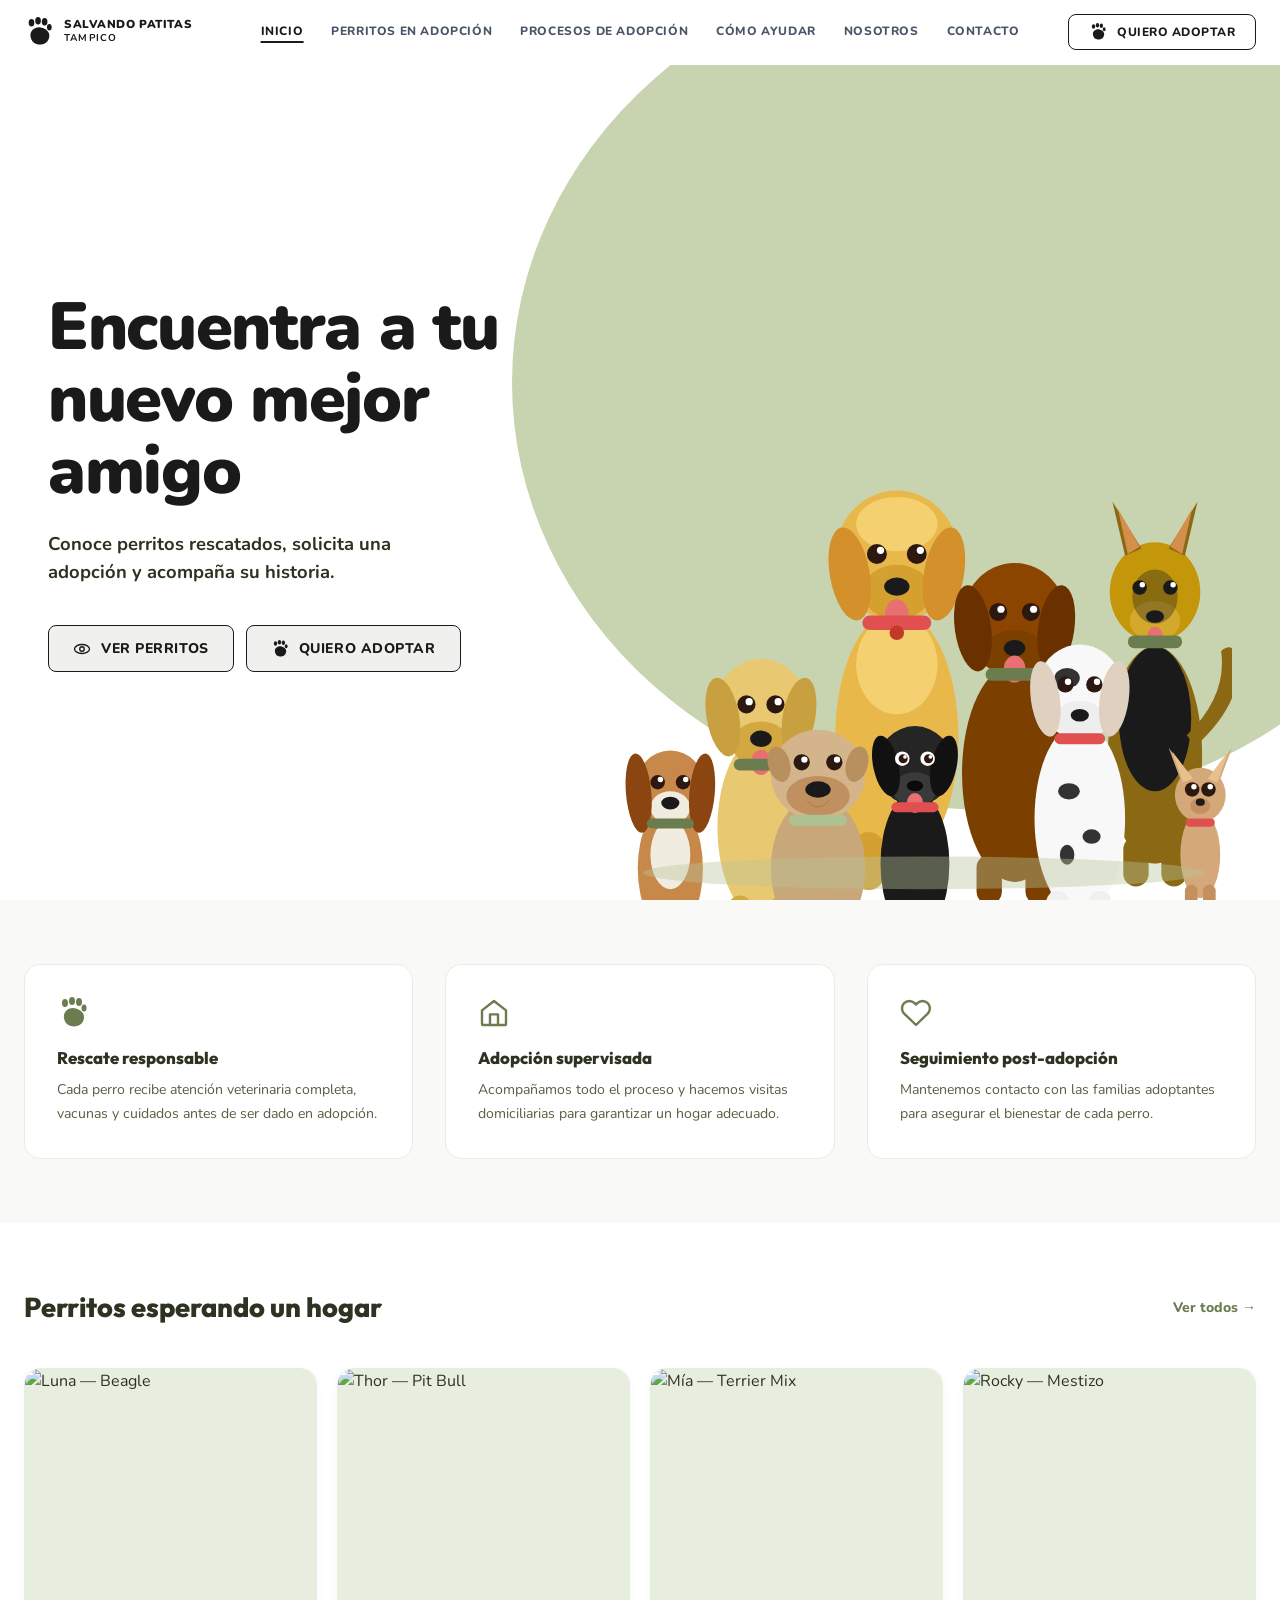
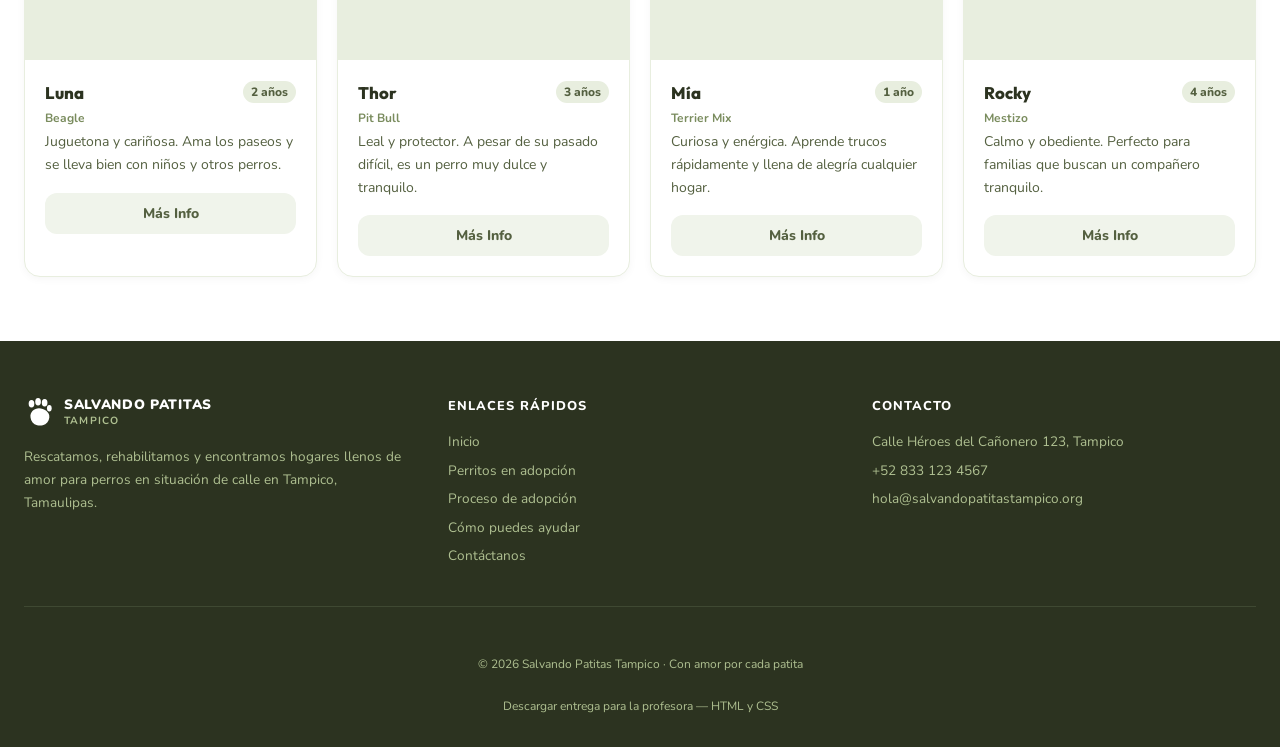
==== index.html @ 3b46083b "Subir proyecto de adopción" ====
<!doctype html>
<html lang="es">
<head>
  <meta charset="UTF-8">
  <meta name="viewport" content="width=device-width, initial-scale=1">
  <title>Inicio | Salvando Patitas Tampico</title>
  <link rel="stylesheet" href="./src/index.css">
</head>
<body>
  <a class="skip-link" href="#contenido">Saltar al contenido</a>
  <header class="site-header">
      <div class="container header-inner">
        <a class="brand" href="index.html" aria-label="Salvando Patitas Tampico, inicio"><svg class="icon" viewBox="0 0 64 64" fill="currentColor" aria-hidden="true"><ellipse cx="16" cy="12" rx="6" ry="8"></ellipse><ellipse cx="30" cy="8" rx="6" ry="8"></ellipse><ellipse cx="44" cy="10" rx="6" ry="8"></ellipse><ellipse cx="54" cy="22" rx="5" ry="7"></ellipse><path d="M32 22c-10 0-20 8-18 20 1 8 6 14 14 16 4 1 8 1 12 0 8-2 13-8 14-16 2-12-12-20-22-20z"></path></svg><span><span class="brand-name">SALVANDO PATITAS</span><span class="brand-location">TAMPICO</span></span></a>
        <nav class="desktop-nav" aria-label="Navegación principal"><a href="index.html" aria-current="page">INICIO</a>
<a href="adopcion.html">PERRITOS EN ADOPCIÓN</a>
<a href="proceso.html">PROCESOS DE ADOPCIÓN</a>
<a href="ayudar.html">CÓMO AYUDAR</a>
<a href="index.html">NOSOTROS</a>
<a href="contacto.html">CONTACTO</a></nav>
        <div class="header-actions">
          <a class="button button-outline header-cta" href="contacto.html"><svg class="icon" viewBox="0 0 64 64" fill="currentColor" aria-hidden="true"><ellipse cx="16" cy="12" rx="6" ry="8"></ellipse><ellipse cx="30" cy="8" rx="6" ry="8"></ellipse><ellipse cx="44" cy="10" rx="6" ry="8"></ellipse><ellipse cx="54" cy="22" rx="5" ry="7"></ellipse><path d="M32 22c-10 0-20 8-18 20 1 8 6 14 14 16 4 1 8 1 12 0 8-2 13-8 14-16 2-12-12-20-22-20z"></path></svg>QUIERO ADOPTAR</a>

        </div>
      </div>

    <details class="delivery-menu"><summary>Menú</summary><nav id="mobile-nav" class="mobile-nav" aria-label="Navegación móvil"><a href="index.html" aria-current="page">INICIO</a>
<a href="adopcion.html">PERRITOS EN ADOPCIÓN</a>
<a href="proceso.html">PROCESOS DE ADOPCIÓN</a>
<a href="ayudar.html">CÓMO AYUDAR</a>
<a href="index.html">NOSOTROS</a>
<a href="contacto.html">CONTACTO</a><a class="button button-dark" href="contacto.html"><svg class="icon" viewBox="0 0 64 64" fill="currentColor" aria-hidden="true"><ellipse cx="16" cy="12" rx="6" ry="8"></ellipse><ellipse cx="30" cy="8" rx="6" ry="8"></ellipse><ellipse cx="44" cy="10" rx="6" ry="8"></ellipse><ellipse cx="54" cy="22" rx="5" ry="7"></ellipse><path d="M32 22c-10 0-20 8-18 20 1 8 6 14 14 16 4 1 8 1 12 0 8-2 13-8 14-16 2-12-12-20-22-20z"></path></svg>QUIERO ADOPTAR</a></nav></details></header>
  <main id="contenido"><div id="inicio" class="page">
        <section class="hero" aria-labelledby="home-title">
          <div class="hero-circle" aria-hidden="true"></div>
          <div class="container hero-inner">
            <div class="hero-copy">
              <h1 id="home-title" tabindex="-1">Encuentra a tu<br>nuevo mejor<br>amigo</h1>
              <p>Conoce perritos rescatados, solicita una adopción y acompaña su historia.</p>
              <div class="hero-buttons"><a class="button button-outline" href="adopcion.html"><svg class="icon" viewBox="0 0 24 24" fill="none" stroke="currentColor" stroke-width="1.8" stroke-linecap="round" stroke-linejoin="round" aria-hidden="true"><ellipse cx="12" cy="12" rx="10" ry="6"></ellipse><circle cx="12" cy="12" r="3"></circle></svg>VER PERRITOS</a><a class="button button-outline" href="contacto.html"><svg class="icon" viewBox="0 0 64 64" fill="currentColor" aria-hidden="true"><ellipse cx="16" cy="12" rx="6" ry="8"></ellipse><ellipse cx="30" cy="8" rx="6" ry="8"></ellipse><ellipse cx="44" cy="10" rx="6" ry="8"></ellipse><ellipse cx="54" cy="22" rx="5" ry="7"></ellipse><path d="M32 22c-10 0-20 8-18 20 1 8 6 14 14 16 4 1 8 1 12 0 8-2 13-8 14-16 2-12-12-20-22-20z"></path></svg>QUIERO ADOPTAR</a></div>
            </div>
            <div class="hero-art"><img src="./src/assets/dogs.svg" alt="Ilustración de nueve perros de distintas razas juntos" width="680" height="520" fetchpriority="high"></div>
          </div>
        </section>
        <section class="section" aria-label="Nuestro compromiso"><div class="container feature-grid"><article class="feature-card"><svg class="icon" viewBox="0 0 64 64" fill="currentColor" aria-hidden="true"><ellipse cx="16" cy="12" rx="6" ry="8"></ellipse><ellipse cx="30" cy="8" rx="6" ry="8"></ellipse><ellipse cx="44" cy="10" rx="6" ry="8"></ellipse><ellipse cx="54" cy="22" rx="5" ry="7"></ellipse><path d="M32 22c-10 0-20 8-18 20 1 8 6 14 14 16 4 1 8 1 12 0 8-2 13-8 14-16 2-12-12-20-22-20z"></path></svg><h3>Rescate responsable</h3><p>Cada perro recibe atención veterinaria completa, vacunas y cuidados antes de ser dado en adopción.</p></article>
<article class="feature-card"><svg class="icon" viewBox="0 0 24 24" fill="none" stroke="currentColor" stroke-width="1.8" stroke-linecap="round" stroke-linejoin="round" aria-hidden="true"><path d="m3 10 9-7 9 7v10a1 1 0 0 1-1 1H4a1 1 0 0 1-1-1z"></path><path d="M9 21v-8h6v8"></path></svg><h3>Adopción supervisada</h3><p>Acompañamos todo el proceso y hacemos visitas domiciliarias para garantizar un hogar adecuado.</p></article>
<article class="feature-card"><svg class="icon" viewBox="0 0 24 24" fill="none" stroke="currentColor" stroke-width="1.8" stroke-linecap="round" stroke-linejoin="round" aria-hidden="true"><path d="M20.8 4.6a5.5 5.5 0 0 0-7.8 0L12 5.7l-1.1-1.1a5.5 5.5 0 0 0-7.8 7.8L12 21l8.8-8.6a5.5 5.5 0 0 0 0-7.8z"></path></svg><h3>Seguimiento post-adopción</h3><p>Mantenemos contacto con las familias adoptantes para asegurar el bienestar de cada perro.</p></article></div></section>
        <section class="section section-white" aria-labelledby="preview-title"><div class="container">
          <div class="section-title-row"><h2 id="preview-title">Perritos esperando un hogar</h2><a class="text-link" href="adopcion.html">Ver todos →</a></div>
          <div class="dog-grid dog-preview-grid"><article class="dog-card">
      <div class="dog-photo"><img src="https://images.unsplash.com/photo-1526660690293-bcd32dc3b123?w=400&amp;h=400&amp;fit=crop&amp;auto=format" alt="Luna — Beagle" width="400" height="400" loading="lazy"></div>
      <div class="dog-details"><div class="dog-title"><h3>Luna</h3><span class="dog-age">2 años</span></div>
        <p class="dog-breed">Beagle</p><p class="dog-description">Juguetona y cariñosa. Ama los paseos y se lleva bien con niños y otros perros.</p>
        <a class="button dog-cta" href="contacto.html" aria-label="Más información sobre Luna">Más Info</a>
      </div>
    </article><article class="dog-card">
      <div class="dog-photo"><img src="https://images.unsplash.com/photo-1600369671738-fa3a43efeced?w=400&amp;h=400&amp;fit=crop&amp;auto=format" alt="Thor — Pit Bull" width="400" height="400" loading="lazy"></div>
      <div class="dog-details"><div class="dog-title"><h3>Thor</h3><span class="dog-age">3 años</span></div>
        <p class="dog-breed">Pit Bull</p><p class="dog-description">Leal y protector. A pesar de su pasado difícil, es un perro muy dulce y tranquilo.</p>
        <a class="button dog-cta" href="contacto.html" aria-label="Más información sobre Thor">Más Info</a>
      </div>
    </article><article class="dog-card">
      <div class="dog-photo"><img src="https://images.unsplash.com/photo-1512728881812-4690c2953d4f?w=400&amp;h=400&amp;fit=crop&amp;auto=format" alt="Mía — Terrier Mix" width="400" height="400" loading="lazy"></div>
      <div class="dog-details"><div class="dog-title"><h3>Mía</h3><span class="dog-age">1 año</span></div>
        <p class="dog-breed">Terrier Mix</p><p class="dog-description">Curiosa y enérgica. Aprende trucos rápidamente y llena de alegría cualquier hogar.</p>
        <a class="button dog-cta" href="contacto.html" aria-label="Más información sobre Mía">Más Info</a>
      </div>
    </article><article class="dog-card">
      <div class="dog-photo"><img src="https://images.unsplash.com/photo-1565726166189-e9814a05ffde?w=400&amp;h=400&amp;fit=crop&amp;auto=format" alt="Rocky — Mestizo" width="400" height="400" loading="lazy"></div>
      <div class="dog-details"><div class="dog-title"><h3>Rocky</h3><span class="dog-age">4 años</span></div>
        <p class="dog-breed">Mestizo</p><p class="dog-description">Calmo y obediente. Perfecto para familias que buscan un compañero tranquilo.</p>
        <a class="button dog-cta" href="contacto.html" aria-label="Más información sobre Rocky">Más Info</a>
      </div>
    </article></div>
        </div></section>
      </div></main>
  <footer class="site-footer"><div class="container"><div class="footer-grid">
      <div><a class="brand footer-brand" href="index.html" aria-label="Salvando Patitas Tampico, inicio"><svg class="icon" viewBox="0 0 64 64" fill="currentColor" aria-hidden="true"><ellipse cx="16" cy="12" rx="6" ry="8"></ellipse><ellipse cx="30" cy="8" rx="6" ry="8"></ellipse><ellipse cx="44" cy="10" rx="6" ry="8"></ellipse><ellipse cx="54" cy="22" rx="5" ry="7"></ellipse><path d="M32 22c-10 0-20 8-18 20 1 8 6 14 14 16 4 1 8 1 12 0 8-2 13-8 14-16 2-12-12-20-22-20z"></path></svg><span><span class="brand-name">SALVANDO PATITAS</span><span class="brand-location">TAMPICO</span></span></a><p class="footer-description">Rescatamos, rehabilitamos y encontramos hogares llenos de amor para perros en situación de calle en Tampico, Tamaulipas.</p></div>
      <div><h2>ENLACES RÁPIDOS</h2><nav class="footer-links" aria-label="Enlaces del pie de página"><a href="index.html" aria-current="page">Inicio</a><a href="adopcion.html">Perritos en adopción</a><a href="proceso.html">Proceso de adopción</a><a href="ayudar.html">Cómo puedes ayudar</a><a href="contacto.html">Contáctanos</a></nav></div>
      <div><h2>CONTACTO</h2><div class="footer-contact"><p>Calle Héroes del Cañonero 123, Tampico</p><a href="tel:+528331234567">+52 833 123 4567</a><a href="mailto:hola@salvandopatitastampico.org">hola@salvandopatitastampico.org</a></div></div>
    </div><p class="footer-copyright"></p><p class="footer-copyright">© 2026 Salvando Patitas Tampico · Con amor por cada patita</p><p class="footer-copyright"><a href="./entrega/salvando-patitas-html-css.zip" download="salvando-patitas-html-css.zip">Descargar entrega para la profesora — HTML y CSS</a></p></div></footer>
</body>
</html>
---- src/index.css ----
@import url('https://fonts.googleapis.com/css2?family=Outfit:wght@400;500;600;700;800&family=Nunito:wght@400;500;600;700;800;900&display=swap');

:root {
  --olive: #6b7c4f;
  --olive-dark: #546040;
  --ink: #2c3320;
  --soft: #e8eedf;
  --border: #cfdabc;
  --background: #f9faf7;
  --body-font: 'Nunito', sans-serif;
  --heading-font: 'Outfit', sans-serif;
}

* { box-sizing: border-box; }
html { scroll-behavior: smooth; scrollbar-width: thin; scrollbar-color: var(--border) transparent; }
body { margin: 0; font-family: var(--body-font); color: var(--ink); background: var(--background); line-height: 1.5; -webkit-font-smoothing: antialiased; }
h1, h2, h3, h4, p, blockquote { margin: 0; }
h1, h2, h3, h4 { font-family: var(--heading-font); }
a { color: inherit; text-decoration: none; }
button, input, select, textarea { font: inherit; }
button, .button { cursor: pointer; }
button { border: 0; }
img { display: block; max-width: 100%; }
svg { display: block; }
[hidden] { display: none !important; }
:focus-visible { outline: 3px solid var(--olive); outline-offset: 4px; }
.container { width: 100%; max-width: 1280px; padding: 0 24px; margin: 0 auto; }
.section { padding: 64px 0; }
.section-white { background: #fff; }
.page:not(#inicio) { padding-top: 64px; min-height: 100vh; }
.section-heading { text-align: center; margin-bottom: 56px; }
.section-heading h1 { font-weight: 800; font-size: clamp(2rem, 4vw, 2.8rem); }
.section-heading h2 { font-weight: 800; font-size: clamp(1.6rem, 3vw, 2.2rem); }
.section-heading p { color: var(--olive-dark); max-width: 576px; margin: 12px auto 0; }
.button { display: inline-flex; align-items: center; justify-content: center; gap: 10px; padding: 12px 24px; border-radius: 8px; font-size: 14px; font-weight: 800; transition: background .2s, color .2s, transform .2s, box-shadow .2s; }
.button-outline { color: #1a1a1a; background: #f0f0ee; border: 1.5px solid #1a1a1a; letter-spacing: .04em; }
.button-outline:hover { background: #1a1a1a; color: #fff; }
.button-primary { background: var(--olive); color: #fff; border-radius: 24px; }
.button-primary:hover { background: var(--olive-dark); transform: translateY(-2px); }
.button-dark { background: var(--ink); color: #fff; border-radius: 12px; }
.button-dark:hover { background: var(--olive); }
.center-action { text-align: center; margin-top: 48px; }
.icon { width: 24px; height: 24px; flex-shrink: 0; }
.button .icon { width: 18px; height: 18px; }
.skip-link { position: fixed; top: 8px; left: 8px; z-index: 100; padding: 12px; background: #fff; transform: translateY(-150%); }
.skip-link:focus { transform: translateY(0); }

/* Shared header and navigation */
.site-header { position: fixed; top: 0; left: 0; right: 0; z-index: 50; background: #fff; border-bottom: 1px solid transparent; transition: box-shadow .2s, border-color .2s; }
.site-header.is-scrolled { border-color: var(--soft); box-shadow: 0 1px 12px rgb(0 0 0 / 4%); }
.header-inner { display: flex; align-items: center; height: 64px; }
.brand { display: inline-flex; gap: 10px; align-items: center; flex-shrink: 0; color: #1a1a1a; }
.brand .icon { width: 30px; height: 30px; }
.brand-name { display: block; font-size: .72rem; font-weight: 900; line-height: 1.15; letter-spacing: .05em; }
.brand-location { display: block; font-size: .62rem; font-weight: 700; letter-spacing: .12em; }
.desktop-nav { display: none; align-items: center; gap: 28px; position: absolute; left: 50%; transform: translateX(-50%); }
.desktop-nav a { position: relative; color: #4a5568; font-size: 12px; font-weight: 800; letter-spacing: .05em; white-space: nowrap; padding-bottom: 3px; }
.desktop-nav a:hover, .desktop-nav a[aria-current="page"] { color: #1a1a1a; }
.desktop-nav a[aria-current="page"]::after { content: ''; position: absolute; bottom: 0; left: 0; right: 0; height: 2px; background: #1a1a1a; }
.header-actions { margin-left: auto; }
.header-cta { display: none; padding: 8px 20px; font-size: 12px; background: transparent; }
.menu-toggle { display: block; padding: 8px; background: transparent; color: #1a1a1a; }
.mobile-nav { padding: 16px 24px; border-top: 1px solid var(--soft); }
.mobile-nav a { display: block; padding: 8px 0; font-size: 14px; font-weight: 800; }
.mobile-nav a[aria-current="page"] { color: var(--olive); text-decoration: underline; text-underline-offset: 5px; }
.mobile-nav .button { display: inline-flex; padding: 10px 16px; margin-top: 8px; }

/* Home: original sage circle and nine-dog illustration */
.hero { position: relative; overflow: hidden; min-height: 100vh; background: #fff; padding-top: 64px; }
.hero-circle { position: absolute; width: 75vw; height: 95vh; top: -5vh; right: -15vw; background: #c8d4b0; border-radius: 50%; }
.hero-inner { position: relative; z-index: 1; display: flex; flex-direction: column; align-items: center; min-height: calc(100vh - 64px); }
.hero-copy { flex: 1; padding: 64px 0; width: 100%; }
.hero h1 { font-family: var(--body-font); font-size: clamp(3.2rem, 7.5vw, 6rem); font-weight: 900; line-height: 1.08; letter-spacing: -.02em; color: #1a1a1a; margin-bottom: 22.4px; }
.hero-copy p { font-size: clamp(1rem, 1.8vw, 1.15rem); font-weight: 700; max-width: 420px; margin-bottom: 40px; }
.hero-buttons { display: flex; flex-wrap: wrap; gap: 12px; }
.hero-art { flex: 1; display: flex; align-items: flex-end; justify-content: center; width: 100%; max-width: 680px; align-self: flex-end; }
.hero-art img { width: 100%; max-width: 660px; height: auto; }
.feature-grid { display: grid; grid-template-columns: 1fr; gap: 32px; }
.feature-card { border: 1px solid var(--soft); border-radius: 16px; background: #fff; padding: 32px; transition: box-shadow .2s; }
.feature-card:hover { box-shadow: 0 4px 10px rgb(0 0 0 / 8%); }
.feature-card > .icon { width: 32px; height: 32px; color: var(--olive); margin-bottom: 16px; }
.feature-card h3 { font-size: 1.05rem; font-weight: 800; margin-bottom: 8px; }
.feature-card p { font-size: .88rem; line-height: 1.7; color: var(--olive-dark); }
.section-title-row { display: flex; justify-content: space-between; align-items: center; gap: 16px; margin-bottom: 40px; }
.section-title-row h2 { font-size: 1.7rem; font-weight: 800; }
.text-link { font-size: 14px; font-weight: 800; color: var(--olive); flex-shrink: 0; }
.text-link:hover { text-decoration: underline; }

/* Adoption cards and pagination */
.dog-grid { display: grid; grid-template-columns: 1fr; gap: 24px; }
.dog-card { overflow: hidden; border: 1px solid var(--soft); border-radius: 16px; background: #fff; box-shadow: 0 2px 8px rgb(0 0 0 / 4%); transition: transform .3s, box-shadow .3s; }
.dog-card:hover, .dog-card:focus-within { transform: translateY(-4px); box-shadow: 0 12px 32px rgb(107 124 79 / 12%); }
.dog-photo { width: 100%; aspect-ratio: 1; overflow: hidden; background: var(--soft); }
.dog-photo img { width: 100%; height: 100%; object-fit: cover; transition: transform .5s; }
.dog-card:hover img { transform: scale(1.05); }
.dog-details { padding: 20px; }
.dog-title { display: flex; align-items: center; justify-content: space-between; margin-bottom: 4px; gap: 8px; }
.dog-title h3 { font-size: 1.05rem; font-weight: 800; }
.dog-age { font-size: 12px; padding: 2px 8px; border-radius: 24px; font-weight: 800; background: var(--soft); color: var(--olive-dark); }
.dog-breed { font-size: 12px; font-weight: 700; color: #7a8c5e; margin-bottom: 4px; }
.dog-description { color: var(--olive-dark); font-size: 14px; line-height: 1.625; margin-bottom: 16px; }
.dog-cta { width: 100%; padding: 10px; border-radius: 12px; background: #f0f4eb; color: var(--olive-dark); }
.dog-card:hover .dog-cta, .dog-cta:focus-visible { background: var(--olive); color: #fff; }
.pagination { display: flex; gap: 8px; justify-content: center; margin-top: 40px; }
.pagination button, .carousel-controls button { display: inline-flex; align-items: center; justify-content: center; width: 40px; height: 40px; background: var(--soft); color: var(--olive-dark); border-radius: 50%; font-weight: 800; transition: background .2s, transform .2s; }
.pagination button[aria-current="page"] { background: var(--olive); color: #fff; }
.pagination button:hover, .carousel-controls button:hover { transform: scale(1.08); }

/* Adoption timeline and testimonials */
.timeline { position: relative; display: grid; grid-template-columns: 1fr; gap: 32px; }
.step { position: relative; text-align: center; }
.step-icon { display: flex; align-items: center; justify-content: center; width: 64px; height: 64px; margin: 0 auto 20px; background: var(--soft); border: 3px solid var(--olive); border-radius: 50%; }
.step-number { font-size: 12px; font-weight: 800; letter-spacing: .08em; color: #afc091; margin-bottom: 4px; }
.step h3 { font-size: 1.05rem; font-weight: 800; margin-bottom: 12px; }
.step p:last-child { font-size: .88rem; color: var(--olive-dark); line-height: 1.7; }
.testimonial-container { max-width: 896px; }
.testimonial { padding: 32px; border-radius: 16px; border: 1px solid var(--soft); background: #fff; }
.testimonial-slide { display: flex; flex-direction: column; align-items: center; gap: 32px; }
.testimonial-slide img { width: 96px; height: 96px; border-radius: 50%; border: 3px solid #afc091; object-fit: cover; flex-shrink: 0; }
.quote-mark { font-size: 40px; line-height: 1; color: var(--border); margin-bottom: 12px; }
.testimonial blockquote { font-style: italic; font-size: 16px; line-height: 1.625; margin-bottom: 16px; }
.testimonial-name { font-weight: 800; font-size: 14px; }
.testimonial-dog { font-size: 12px; color: var(--olive); margin-top: 4px; }
.carousel-controls { display: flex; align-items: center; justify-content: center; gap: 16px; margin-top: 24px; }
.carousel-dots { display: flex; gap: 8px; }
.carousel-dots button { width: 10px; height: 10px; padding: 0; background: var(--border); }
.carousel-dots button[aria-pressed="true"] { background: var(--olive); }

/* Ways to help */
.help-grid { display: grid; grid-template-columns: 1fr; gap: 24px; margin-bottom: 64px; }
.help-card { display: flex; flex-direction: column; padding: 32px; border-radius: 16px; border: 1.5px solid var(--border); background: #f0f4eb; box-shadow: 0 2px 8px rgb(0 0 0 / 3%); transition: transform .3s, box-shadow .3s; }
.help-card:hover { transform: translateY(-6px); box-shadow: 0 16px 40px rgb(0 0 0 / 8%); }
.help-card-donation { background: #fff5f5; border-color: #fecaca; }
.help-card-foster { background: #fffbeb; border-color: #fde68a; }
.help-card > .icon { width: 48px; height: 48px; color: var(--olive); margin-bottom: 20px; }
.help-card h3 { font-size: 1.25rem; font-weight: 800; margin-bottom: 12px; }
.help-card p { flex: 1; font-size: .9rem; color: var(--olive-dark); line-height: 1.625; margin-bottom: 24px; }
.impact { background: var(--ink); color: var(--soft); padding: 40px; border-radius: 24px; text-align: center; }
.impact h2 { font-size: 1.8rem; font-weight: 800; color: #fff; margin-bottom: 12px; }
.impact > p { font-size: 14px; color: #afc091; margin-bottom: 40px; }
.impact-grid { display: grid; grid-template-columns: repeat(2, 1fr); gap: 24px; }
.impact-grid div { padding: 16px 0; }
.impact-grid strong { display: block; font-size: 32px; font-weight: 900; color: #afc091; }
.impact-grid span { display: block; font-size: .8rem; color: #afc091; margin-top: 4px; }

/* Contact */
.contact-grid { display: grid; grid-template-columns: 1fr; gap: 40px; }
.contact-card { padding: 32px; border-radius: 16px; background: #fff; border: 1px solid var(--soft); }
.contact-card h2 { font-size: 1.2rem; font-weight: 800; margin-bottom: 24px; }
.contact-information { margin-bottom: 24px; }
.contact-list { display: flex; flex-direction: column; gap: 16px; }
.contact-item { display: flex; gap: 16px; }
.contact-item .icon { color: var(--olive); margin-top: 2px; }
.contact-item strong { display: block; font-size: .78rem; font-weight: 800; color: var(--olive); margin-bottom: 3px; }
.contact-item p, .contact-item address { font-size: .88rem; font-style: normal; overflow-wrap: anywhere; }
.contact-map { display: block; position: relative; height: 200px; overflow: hidden; border: 1px solid var(--border); border-radius: 16px; background: var(--soft); }
.contact-map svg { width: 100%; height: 100%; }
.map-caption { position: absolute; bottom: 12px; left: 12px; right: 12px; background: rgb(255 255 255 / 95%); border-radius: 8px; padding: 8px 12px; text-align: center; font-size: 12px; font-weight: 800; }
.form-fields { display: flex; flex-direction: column; gap: 16px; }
.form-fields label { display: block; font-size: 12px; font-weight: 800; margin-bottom: 6px; color: var(--olive-dark); }
.form-fields input, .form-fields select, .form-fields textarea { width: 100%; padding: 12px 16px; border: 1.5px solid var(--border); border-radius: 12px; background: #fff; color: var(--ink); font-size: .9rem; outline: none; transition: border-color .2s, box-shadow .2s; }
.form-fields input:focus, .form-fields select:focus, .form-fields textarea:focus { border-color: var(--olive); box-shadow: 0 0 0 3px rgb(107 124 79 / 12%); }
.form-fields textarea { resize: vertical; min-height: 140px; }
.form-fields .button { width: 100%; border-radius: 12px; letter-spacing: .04em; margin-top: 8px; }
.form-note { font-size: 12px; color: var(--olive-dark); margin-top: 16px; }
.form-feedback { margin-top: 16px; padding: 16px; border-radius: 12px; background: var(--soft); }

/* Footer */
.site-footer { background: var(--ink); color: var(--soft); padding: 56px 0 32px; }
.footer-grid { display: grid; grid-template-columns: 1fr; gap: 40px; padding-bottom: 40px; border-bottom: 1px solid #3f4932; }
.footer-brand { color: #fff; margin-bottom: 16px; }
.footer-brand .brand-name { font-size: .85rem; }
.footer-brand .brand-location { font-size: .65rem; color: #afc091; }
.footer-description { font-size: .85rem; line-height: 1.7; color: #afc091; }
.site-footer h2 { font-family: var(--body-font); font-weight: 800; font-size: .8rem; letter-spacing: .08em; margin-bottom: 16px; color: #fff; }
.footer-links, .footer-contact { display: flex; flex-direction: column; gap: 8px; font-size: .85rem; color: #afc091; overflow-wrap: anywhere; }
.footer-links a:hover, .footer-contact a:hover { color: #fff; text-decoration: underline; }
.footer-copyright { padding-top: 24px; text-align: center; font-size: 12px; color: #afc091; }

@media (min-width: 640px) {
  .dog-grid, .timeline { grid-template-columns: repeat(2, 1fr); }
}
@media (min-width: 768px) {
  .hero-inner { padding-left: 48px; padding-right: 48px; }
  .feature-grid, .help-grid, .footer-grid { grid-template-columns: repeat(3, 1fr); }
  .impact-grid { grid-template-columns: repeat(4, 1fr); }
  .testimonial { padding: 48px; }
  .testimonial-slide { flex-direction: row; }
  .testimonial blockquote { font-size: 18px; }
}
@media (min-width: 1024px) {
  .desktop-nav, .header-cta { display: flex; }
  .menu-toggle, .mobile-nav { display: none; }
  .hero-inner { flex-direction: row; }
  .hero-copy { padding: 0; max-width: 48%; }
  .hero h1 { font-size: clamp(3.2rem, 5.2vw, 4.5rem); }
  .hero-art { width: auto; justify-content: flex-end; }
  .dog-grid { grid-template-columns: repeat(3, 1fr); }
  .dog-preview-grid { grid-template-columns: repeat(4, 1fr); gap: 20px; }
  .timeline { grid-template-columns: repeat(4, 1fr); }
  .timeline::before { content: ''; position: absolute; top: 32px; left: 12.5%; right: 12.5%; height: 2px; background: var(--border); }
  .contact-grid { grid-template-columns: repeat(2, 1fr); }
}
@media (min-width: 1024px) and (max-width: 1199px) {
  .desktop-nav { gap: 12px; }
  .desktop-nav a { font-size: 10px; letter-spacing: 0; }
  .header-cta { padding: 8px 12px; font-size: 10px; }
}
@media (max-width: 639px) {
  .hero-circle { width: 110vw; height: 65vh; right: -45vw; top: 40vh; }
  .hero h1 { font-size: clamp(2.8rem, 10vw, 4rem); }
  .section-title-row { align-items: flex-start; }
  .section-title-row h2 { font-size: 1.4rem; }
  .contact-card, .testimonial, .impact { padding: 24px; }
}
@media (prefers-reduced-motion: reduce) {
  html { scroll-behavior: auto; }
  *, *::before, *::after { transition: none !important; }
}

/* Native HTML navigation and testimonials work without JavaScript. */
.delivery-menu summary {
  position: absolute;
  top: 17px;
  right: 24px;
  cursor: pointer;
  font-weight: 800;
  font-size: 14px;
}
.testimonial-slide + .testimonial-slide {
  margin-top: 32px;
  padding-top: 32px;
  border-top: 1px solid var(--soft);
}
@media (min-width: 1024px) {
  .delivery-menu { display: none; }
}
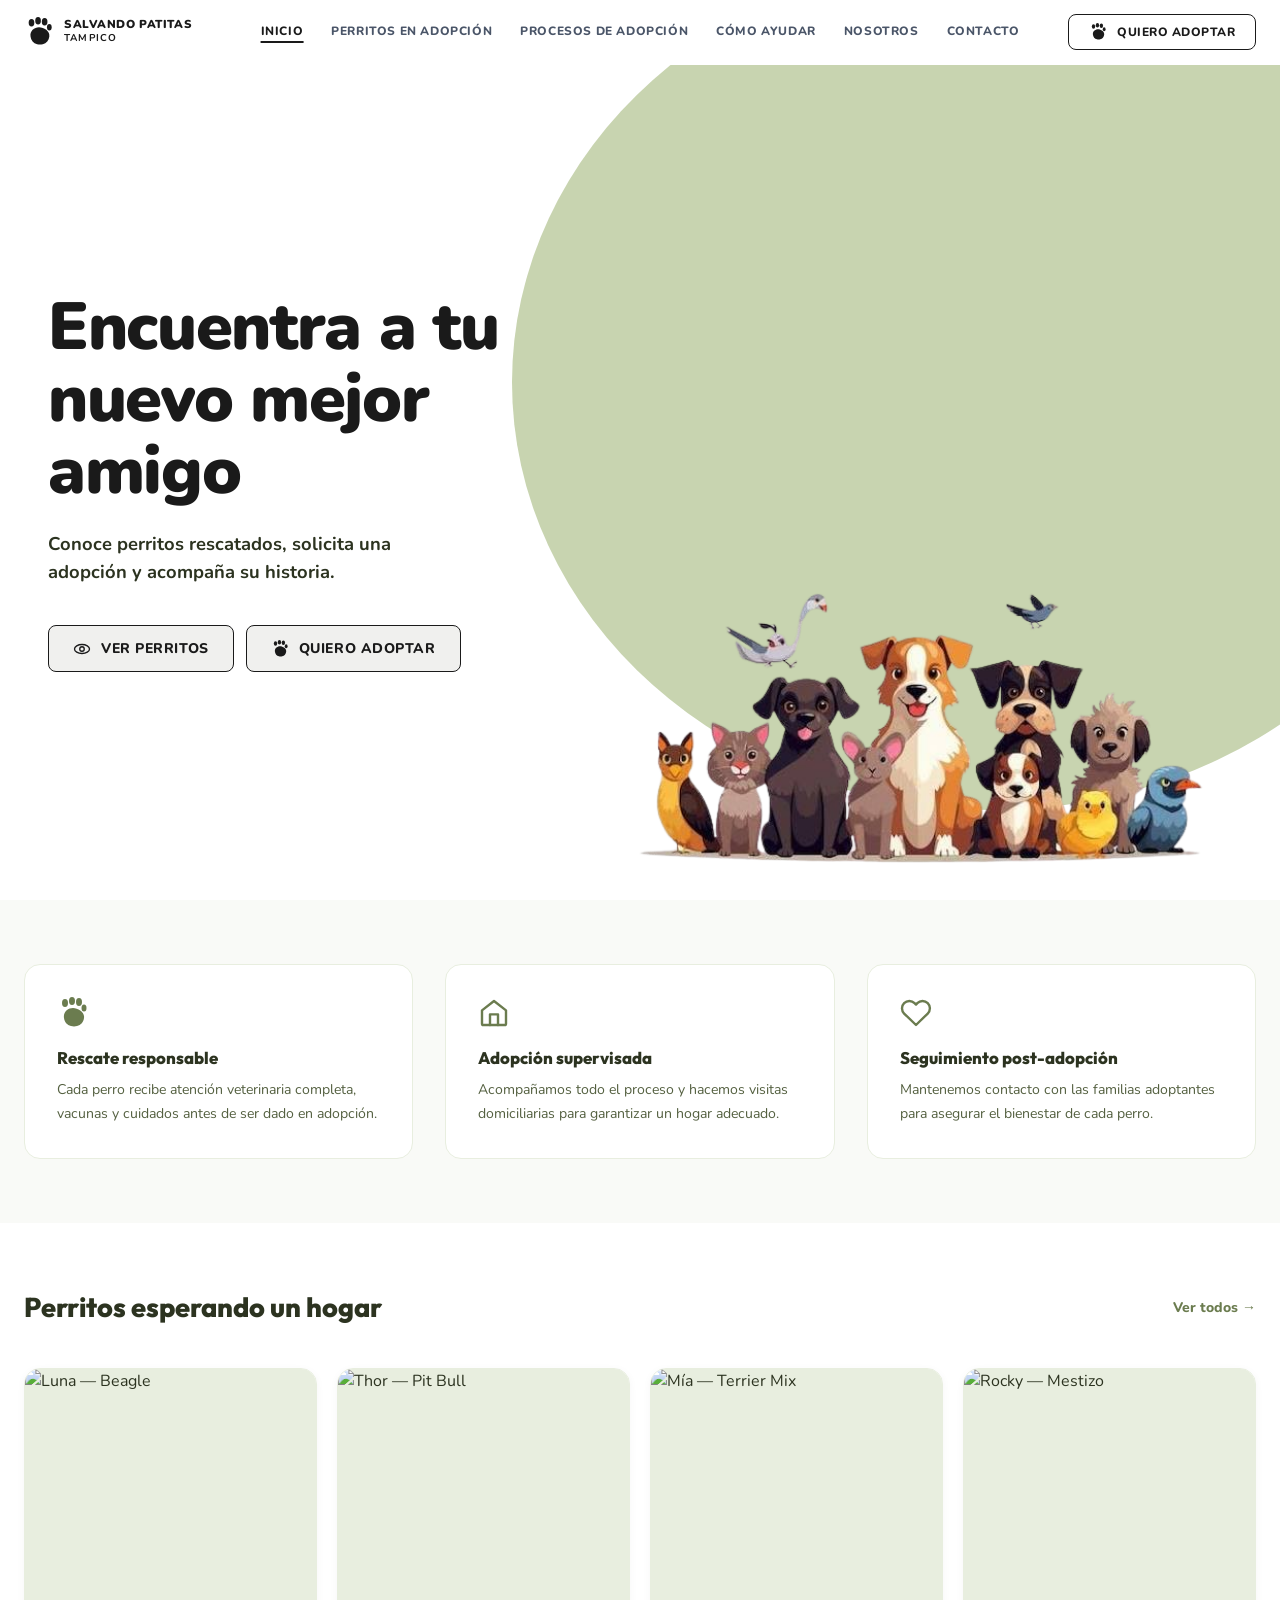
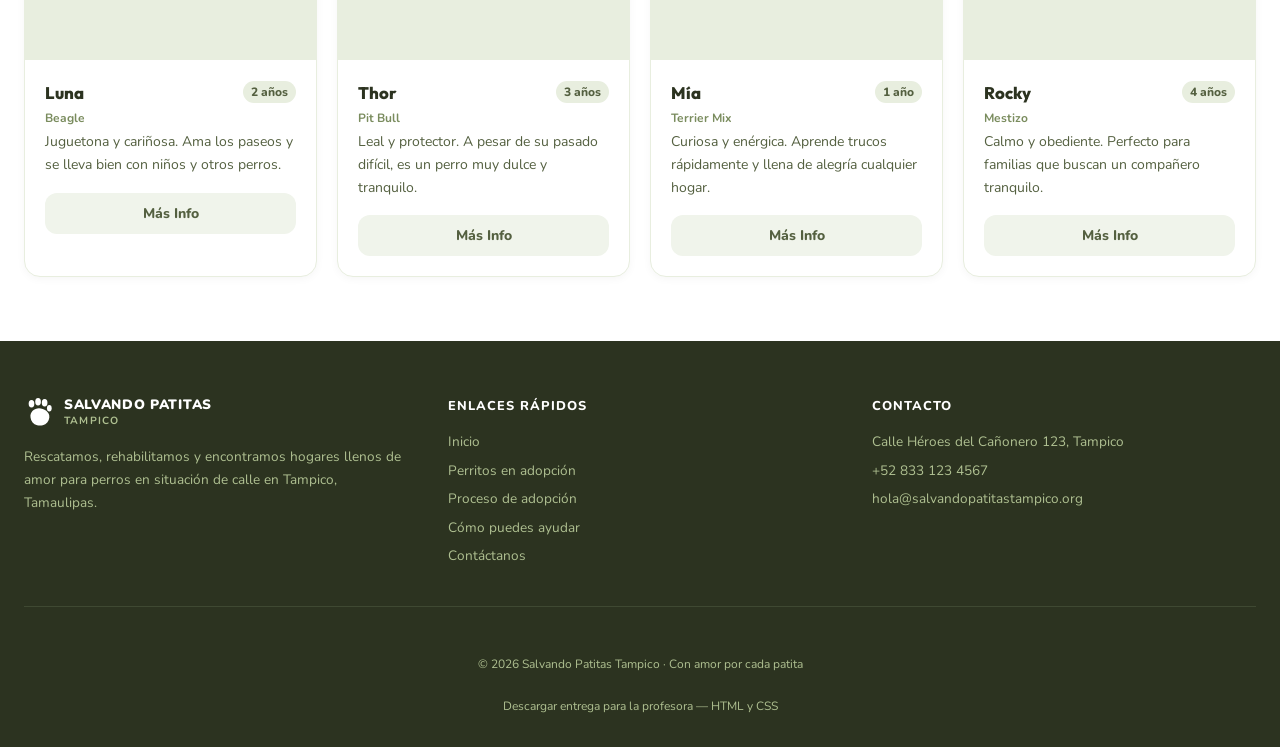
==== commit 0fc89bad: "cambio de fondo" ====
--- a/index.html
+++ b/index.html
@@ -38,7 +38,7 @@
               <p>Conoce perritos rescatados, solicita una adopción y acompaña su historia.</p>
               <div class="hero-buttons"><a class="button button-outline" href="adopcion.html"><svg class="icon" viewBox="0 0 24 24" fill="none" stroke="currentColor" stroke-width="1.8" stroke-linecap="round" stroke-linejoin="round" aria-hidden="true"><ellipse cx="12" cy="12" rx="10" ry="6"></ellipse><circle cx="12" cy="12" r="3"></circle></svg>VER PERRITOS</a><a class="button button-outline" href="contacto.html"><svg class="icon" viewBox="0 0 64 64" fill="currentColor" aria-hidden="true"><ellipse cx="16" cy="12" rx="6" ry="8"></ellipse><ellipse cx="30" cy="8" rx="6" ry="8"></ellipse><ellipse cx="44" cy="10" rx="6" ry="8"></ellipse><ellipse cx="54" cy="22" rx="5" ry="7"></ellipse><path d="M32 22c-10 0-20 8-18 20 1 8 6 14 14 16 4 1 8 1 12 0 8-2 13-8 14-16 2-12-12-20-22-20z"></path></svg>QUIERO ADOPTAR</a></div>
             </div>
-            <div class="hero-art"><img src="./src/assets/dogs.svg" alt="Ilustración de nueve perros de distintas razas juntos" width="680" height="520" fetchpriority="high"></div>
+            <div class="hero-art"><img src="./src/assets/animalesadopcionsinfondo.png" alt="Ilustración de nueve perros de distintas razas juntos" width="680" height="520" fetchpriority="high"></div>
           </div>
         </section>
         <section class="section" aria-label="Nuestro compromiso"><div class="container feature-grid"><article class="feature-card"><svg class="icon" viewBox="0 0 64 64" fill="currentColor" aria-hidden="true"><ellipse cx="16" cy="12" rx="6" ry="8"></ellipse><ellipse cx="30" cy="8" rx="6" ry="8"></ellipse><ellipse cx="44" cy="10" rx="6" ry="8"></ellipse><ellipse cx="54" cy="22" rx="5" ry="7"></ellipse><path d="M32 22c-10 0-20 8-18 20 1 8 6 14 14 16 4 1 8 1 12 0 8-2 13-8 14-16 2-12-12-20-22-20z"></path></svg><h3>Rescate responsable</h3><p>Cada perro recibe atención veterinaria completa, vacunas y cuidados antes de ser dado en adopción.</p></article>
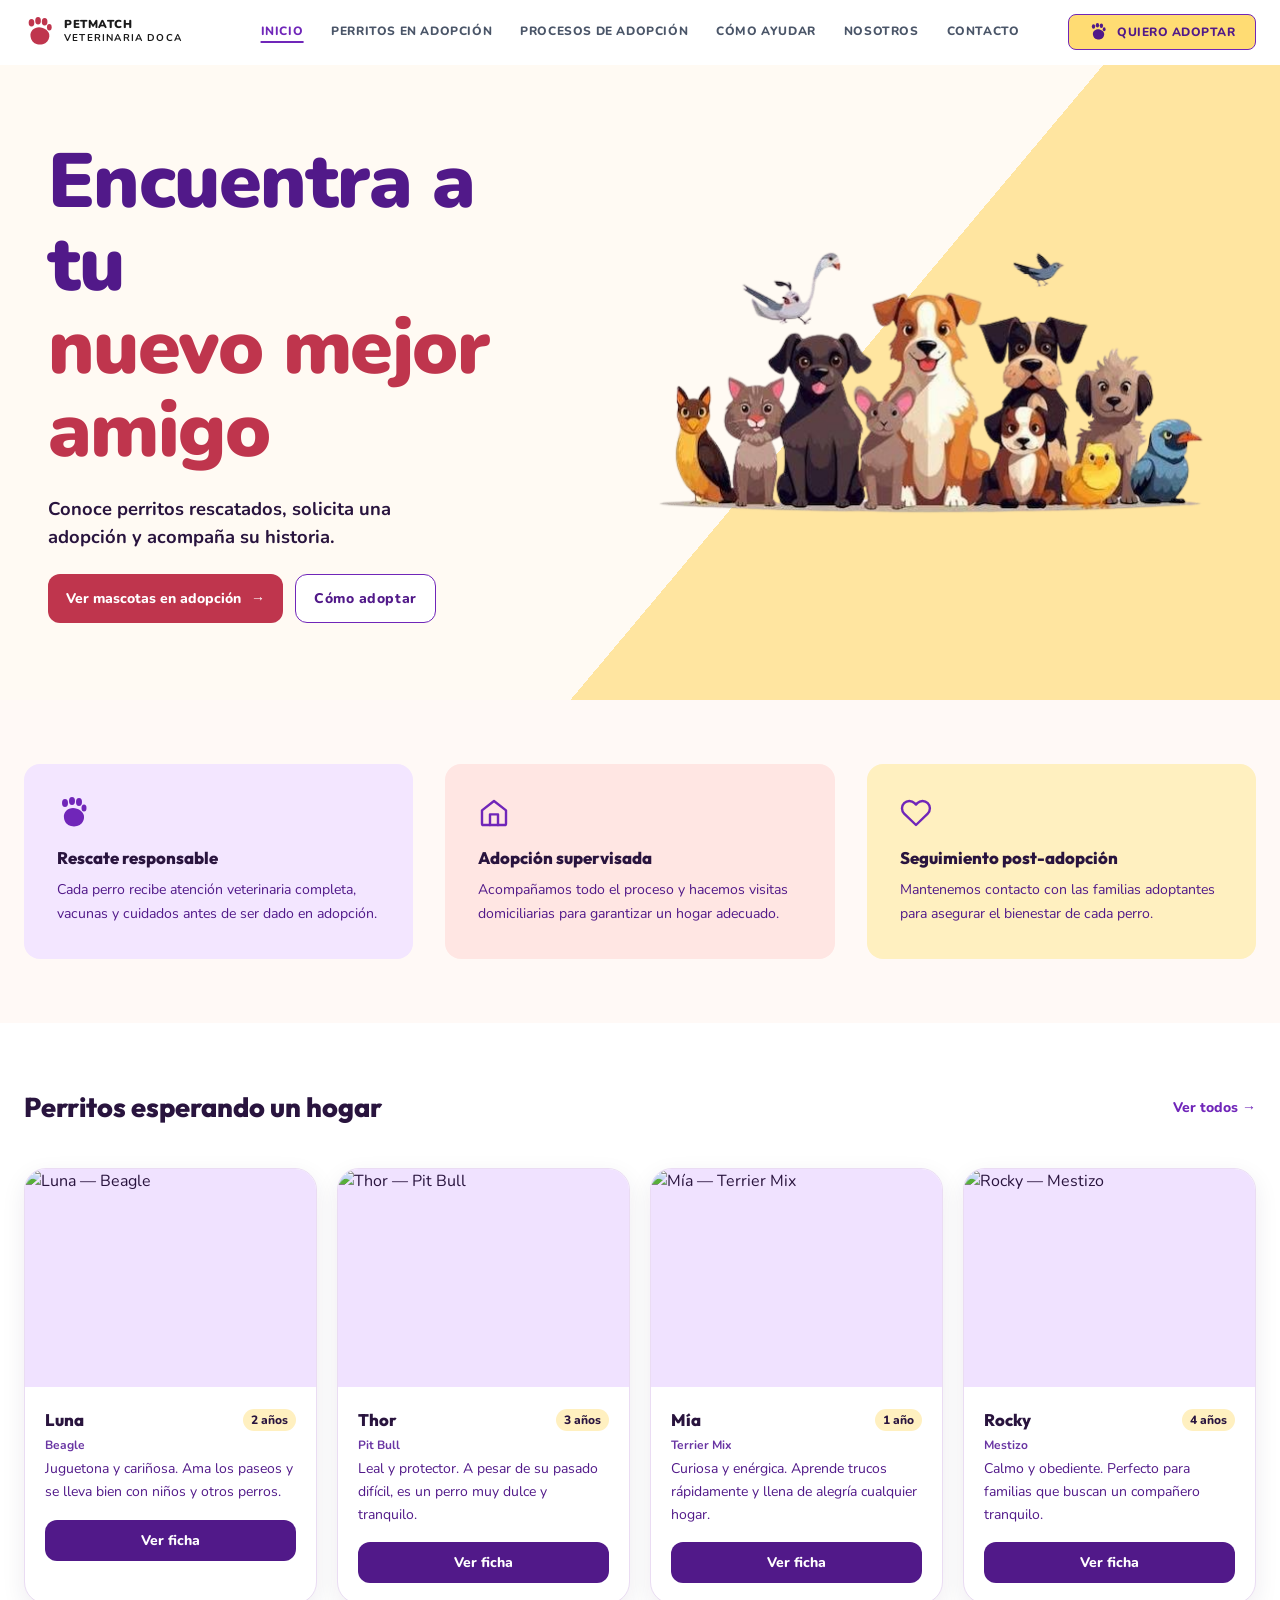
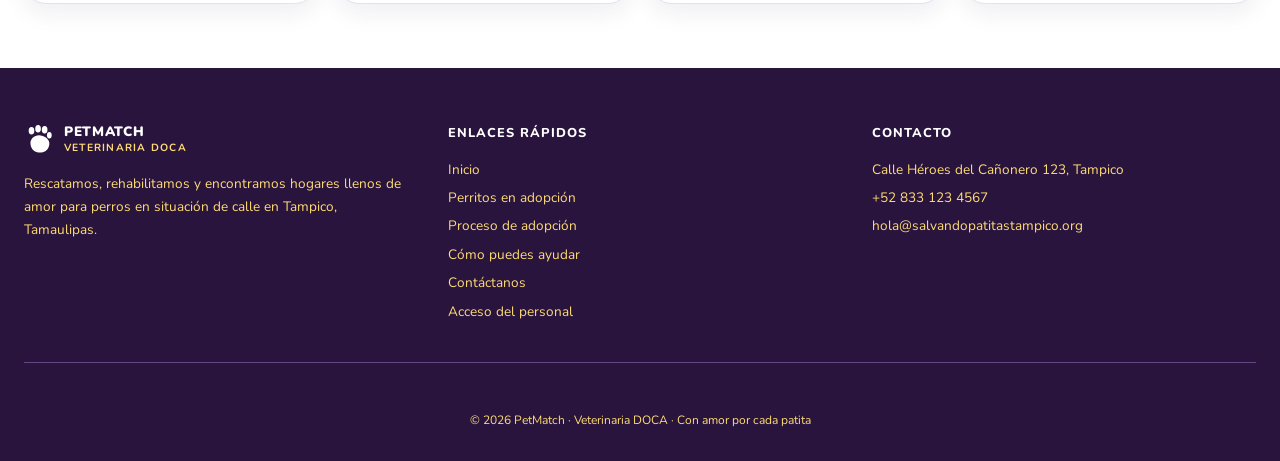
==== commit c2fb0833: "actualizacion" ====
--- a/index.html
+++ b/index.html
@@ -3,14 +3,14 @@
 <head>
   <meta charset="UTF-8">
   <meta name="viewport" content="width=device-width, initial-scale=1">
-  <title>Inicio | Salvando Patitas Tampico</title>
+  <title>Inicio | PetMatch · Veterinaria DOCA</title>
   <link rel="stylesheet" href="./src/index.css">
 </head>
 <body>
   <a class="skip-link" href="#contenido">Saltar al contenido</a>
   <header class="site-header">
       <div class="container header-inner">
-        <a class="brand" href="index.html" aria-label="Salvando Patitas Tampico, inicio"><svg class="icon" viewBox="0 0 64 64" fill="currentColor" aria-hidden="true"><ellipse cx="16" cy="12" rx="6" ry="8"></ellipse><ellipse cx="30" cy="8" rx="6" ry="8"></ellipse><ellipse cx="44" cy="10" rx="6" ry="8"></ellipse><ellipse cx="54" cy="22" rx="5" ry="7"></ellipse><path d="M32 22c-10 0-20 8-18 20 1 8 6 14 14 16 4 1 8 1 12 0 8-2 13-8 14-16 2-12-12-20-22-20z"></path></svg><span><span class="brand-name">SALVANDO PATITAS</span><span class="brand-location">TAMPICO</span></span></a>
+        <a class="brand" href="index.html" aria-label="PetMatch · Veterinaria DOCA, inicio"><svg class="icon" viewBox="0 0 64 64" fill="currentColor" aria-hidden="true"><ellipse cx="16" cy="12" rx="6" ry="8"></ellipse><ellipse cx="30" cy="8" rx="6" ry="8"></ellipse><ellipse cx="44" cy="10" rx="6" ry="8"></ellipse><ellipse cx="54" cy="22" rx="5" ry="7"></ellipse><path d="M32 22c-10 0-20 8-18 20 1 8 6 14 14 16 4 1 8 1 12 0 8-2 13-8 14-16 2-12-12-20-22-20z"></path></svg><span><span class="brand-name">PETMATCH</span><span class="brand-location">VETERINARIA DOCA</span></span></a>
         <nav class="desktop-nav" aria-label="Navegación principal"><a href="index.html" aria-current="page">INICIO</a>
 <a href="adopcion.html">PERRITOS EN ADOPCIÓN</a>
 <a href="proceso.html">PROCESOS DE ADOPCIÓN</a>
@@ -18,7 +18,7 @@
 <a href="index.html">NOSOTROS</a>
 <a href="contacto.html">CONTACTO</a></nav>
         <div class="header-actions">
-          <a class="button button-outline header-cta" href="contacto.html"><svg class="icon" viewBox="0 0 64 64" fill="currentColor" aria-hidden="true"><ellipse cx="16" cy="12" rx="6" ry="8"></ellipse><ellipse cx="30" cy="8" rx="6" ry="8"></ellipse><ellipse cx="44" cy="10" rx="6" ry="8"></ellipse><ellipse cx="54" cy="22" rx="5" ry="7"></ellipse><path d="M32 22c-10 0-20 8-18 20 1 8 6 14 14 16 4 1 8 1 12 0 8-2 13-8 14-16 2-12-12-20-22-20z"></path></svg>QUIERO ADOPTAR</a>
+          <a class="button button-outline header-cta" href="adopcion.html"><svg class="icon" viewBox="0 0 64 64" fill="currentColor" aria-hidden="true"><ellipse cx="16" cy="12" rx="6" ry="8"></ellipse><ellipse cx="30" cy="8" rx="6" ry="8"></ellipse><ellipse cx="44" cy="10" rx="6" ry="8"></ellipse><ellipse cx="54" cy="22" rx="5" ry="7"></ellipse><path d="M32 22c-10 0-20 8-18 20 1 8 6 14 14 16 4 1 8 1 12 0 8-2 13-8 14-16 2-12-12-20-22-20z"></path></svg>QUIERO ADOPTAR</a>
 
         </div>
       </div>
@@ -28,17 +28,19 @@
 <a href="proceso.html">PROCESOS DE ADOPCIÓN</a>
 <a href="ayudar.html">CÓMO AYUDAR</a>
 <a href="index.html">NOSOTROS</a>
-<a href="contacto.html">CONTACTO</a><a class="button button-dark" href="contacto.html"><svg class="icon" viewBox="0 0 64 64" fill="currentColor" aria-hidden="true"><ellipse cx="16" cy="12" rx="6" ry="8"></ellipse><ellipse cx="30" cy="8" rx="6" ry="8"></ellipse><ellipse cx="44" cy="10" rx="6" ry="8"></ellipse><ellipse cx="54" cy="22" rx="5" ry="7"></ellipse><path d="M32 22c-10 0-20 8-18 20 1 8 6 14 14 16 4 1 8 1 12 0 8-2 13-8 14-16 2-12-12-20-22-20z"></path></svg>QUIERO ADOPTAR</a></nav></details></header>
+<a href="contacto.html">CONTACTO</a><a class="button button-dark" href="adopcion.html"><svg class="icon" viewBox="0 0 64 64" fill="currentColor" aria-hidden="true"><ellipse cx="16" cy="12" rx="6" ry="8"></ellipse><ellipse cx="30" cy="8" rx="6" ry="8"></ellipse><ellipse cx="44" cy="10" rx="6" ry="8"></ellipse><ellipse cx="54" cy="22" rx="5" ry="7"></ellipse><path d="M32 22c-10 0-20 8-18 20 1 8 6 14 14 16 4 1 8 1 12 0 8-2 13-8 14-16 2-12-12-20-22-20z"></path></svg>QUIERO ADOPTAR</a></nav></details></header>
   <main id="contenido"><div id="inicio" class="page">
         <section class="hero" aria-labelledby="home-title">
-          <div class="hero-circle" aria-hidden="true"></div>
           <div class="container hero-inner">
             <div class="hero-copy">
-              <h1 id="home-title" tabindex="-1">Encuentra a tu<br>nuevo mejor<br>amigo</h1>
+              <h1 id="home-title" tabindex="-1">Encuentra a tu <span>nuevo mejor amigo</span></h1>
               <p>Conoce perritos rescatados, solicita una adopción y acompaña su historia.</p>
-              <div class="hero-buttons"><a class="button button-outline" href="adopcion.html"><svg class="icon" viewBox="0 0 24 24" fill="none" stroke="currentColor" stroke-width="1.8" stroke-linecap="round" stroke-linejoin="round" aria-hidden="true"><ellipse cx="12" cy="12" rx="10" ry="6"></ellipse><circle cx="12" cy="12" r="3"></circle></svg>VER PERRITOS</a><a class="button button-outline" href="contacto.html"><svg class="icon" viewBox="0 0 64 64" fill="currentColor" aria-hidden="true"><ellipse cx="16" cy="12" rx="6" ry="8"></ellipse><ellipse cx="30" cy="8" rx="6" ry="8"></ellipse><ellipse cx="44" cy="10" rx="6" ry="8"></ellipse><ellipse cx="54" cy="22" rx="5" ry="7"></ellipse><path d="M32 22c-10 0-20 8-18 20 1 8 6 14 14 16 4 1 8 1 12 0 8-2 13-8 14-16 2-12-12-20-22-20z"></path></svg>QUIERO ADOPTAR</a></div>
+              <div class="hero-buttons">
+                <a class="button button-primary" href="adopcion.html">Ver mascotas en adopción <span aria-hidden="true">→</span></a>
+                <a class="button button-outline" href="proceso.html">Cómo adoptar</a>
+              </div>
             </div>
-            <div class="hero-art"><img src="./src/assets/animalesadopcionsinfondo.png" alt="Ilustración de nueve perros de distintas razas juntos" width="680" height="520" fetchpriority="high"></div>
+            <div class="hero-art"><img src="./src/assets/animalesadopcionsinfondo.png" alt="Ilustración de perros, gatos y aves" width="597" height="335" fetchpriority="high"></div>
           </div>
         </section>
         <section class="section" aria-label="Nuestro compromiso"><div class="container feature-grid"><article class="feature-card"><svg class="icon" viewBox="0 0 64 64" fill="currentColor" aria-hidden="true"><ellipse cx="16" cy="12" rx="6" ry="8"></ellipse><ellipse cx="30" cy="8" rx="6" ry="8"></ellipse><ellipse cx="44" cy="10" rx="6" ry="8"></ellipse><ellipse cx="54" cy="22" rx="5" ry="7"></ellipse><path d="M32 22c-10 0-20 8-18 20 1 8 6 14 14 16 4 1 8 1 12 0 8-2 13-8 14-16 2-12-12-20-22-20z"></path></svg><h3>Rescate responsable</h3><p>Cada perro recibe atención veterinaria completa, vacunas y cuidados antes de ser dado en adopción.</p></article>
@@ -50,33 +52,35 @@
       <div class="dog-photo"><img src="https://images.unsplash.com/photo-1526660690293-bcd32dc3b123?w=400&amp;h=400&amp;fit=crop&amp;auto=format" alt="Luna — Beagle" width="400" height="400" loading="lazy"></div>
       <div class="dog-details"><div class="dog-title"><h3>Luna</h3><span class="dog-age">2 años</span></div>
         <p class="dog-breed">Beagle</p><p class="dog-description">Juguetona y cariñosa. Ama los paseos y se lleva bien con niños y otros perros.</p>
-        <a class="button dog-cta" href="contacto.html" aria-label="Más información sobre Luna">Más Info</a>
+        <a class="button dog-cta" href="mascota.html?id=1" aria-label="Ver ficha de Luna">Ver ficha</a>
       </div>
     </article><article class="dog-card">
       <div class="dog-photo"><img src="https://images.unsplash.com/photo-1600369671738-fa3a43efeced?w=400&amp;h=400&amp;fit=crop&amp;auto=format" alt="Thor — Pit Bull" width="400" height="400" loading="lazy"></div>
       <div class="dog-details"><div class="dog-title"><h3>Thor</h3><span class="dog-age">3 años</span></div>
         <p class="dog-breed">Pit Bull</p><p class="dog-description">Leal y protector. A pesar de su pasado difícil, es un perro muy dulce y tranquilo.</p>
-        <a class="button dog-cta" href="contacto.html" aria-label="Más información sobre Thor">Más Info</a>
+        <a class="button dog-cta" href="mascota.html?id=2" aria-label="Ver ficha de Thor">Ver ficha</a>
       </div>
     </article><article class="dog-card">
       <div class="dog-photo"><img src="https://images.unsplash.com/photo-1512728881812-4690c2953d4f?w=400&amp;h=400&amp;fit=crop&amp;auto=format" alt="Mía — Terrier Mix" width="400" height="400" loading="lazy"></div>
       <div class="dog-details"><div class="dog-title"><h3>Mía</h3><span class="dog-age">1 año</span></div>
         <p class="dog-breed">Terrier Mix</p><p class="dog-description">Curiosa y enérgica. Aprende trucos rápidamente y llena de alegría cualquier hogar.</p>
-        <a class="button dog-cta" href="contacto.html" aria-label="Más información sobre Mía">Más Info</a>
+        <a class="button dog-cta" href="mascota.html?id=3" aria-label="Ver ficha de Mía">Ver ficha</a>
       </div>
     </article><article class="dog-card">
       <div class="dog-photo"><img src="https://images.unsplash.com/photo-1565726166189-e9814a05ffde?w=400&amp;h=400&amp;fit=crop&amp;auto=format" alt="Rocky — Mestizo" width="400" height="400" loading="lazy"></div>
       <div class="dog-details"><div class="dog-title"><h3>Rocky</h3><span class="dog-age">4 años</span></div>
         <p class="dog-breed">Mestizo</p><p class="dog-description">Calmo y obediente. Perfecto para familias que buscan un compañero tranquilo.</p>
-        <a class="button dog-cta" href="contacto.html" aria-label="Más información sobre Rocky">Más Info</a>
+        <a class="button dog-cta" href="mascota.html?id=4" aria-label="Ver ficha de Rocky">Ver ficha</a>
       </div>
     </article></div>
         </div></section>
       </div></main>
   <footer class="site-footer"><div class="container"><div class="footer-grid">
-      <div><a class="brand footer-brand" href="index.html" aria-label="Salvando Patitas Tampico, inicio"><svg class="icon" viewBox="0 0 64 64" fill="currentColor" aria-hidden="true"><ellipse cx="16" cy="12" rx="6" ry="8"></ellipse><ellipse cx="30" cy="8" rx="6" ry="8"></ellipse><ellipse cx="44" cy="10" rx="6" ry="8"></ellipse><ellipse cx="54" cy="22" rx="5" ry="7"></ellipse><path d="M32 22c-10 0-20 8-18 20 1 8 6 14 14 16 4 1 8 1 12 0 8-2 13-8 14-16 2-12-12-20-22-20z"></path></svg><span><span class="brand-name">SALVANDO PATITAS</span><span class="brand-location">TAMPICO</span></span></a><p class="footer-description">Rescatamos, rehabilitamos y encontramos hogares llenos de amor para perros en situación de calle en Tampico, Tamaulipas.</p></div>
-      <div><h2>ENLACES RÁPIDOS</h2><nav class="footer-links" aria-label="Enlaces del pie de página"><a href="index.html" aria-current="page">Inicio</a><a href="adopcion.html">Perritos en adopción</a><a href="proceso.html">Proceso de adopción</a><a href="ayudar.html">Cómo puedes ayudar</a><a href="contacto.html">Contáctanos</a></nav></div>
+      <div><a class="brand footer-brand" href="index.html" aria-label="PetMatch · Veterinaria DOCA, inicio"><svg class="icon" viewBox="0 0 64 64" fill="currentColor" aria-hidden="true"><ellipse cx="16" cy="12" rx="6" ry="8"></ellipse><ellipse cx="30" cy="8" rx="6" ry="8"></ellipse><ellipse cx="44" cy="10" rx="6" ry="8"></ellipse><ellipse cx="54" cy="22" rx="5" ry="7"></ellipse><path d="M32 22c-10 0-20 8-18 20 1 8 6 14 14 16 4 1 8 1 12 0 8-2 13-8 14-16 2-12-12-20-22-20z"></path></svg><span><span class="brand-name">PETMATCH</span><span class="brand-location">VETERINARIA DOCA</span></span></a><p class="footer-description">Rescatamos, rehabilitamos y encontramos hogares llenos de amor para perros en situación de calle en Tampico, Tamaulipas.</p></div>
+      <div><h2>ENLACES RÁPIDOS</h2><nav class="footer-links" aria-label="Enlaces del pie de página"><a href="index.html" aria-current="page">Inicio</a><a href="adopcion.html">Perritos en adopción</a><a href="proceso.html">Proceso de adopción</a><a href="ayudar.html">Cómo puedes ayudar</a><a href="contacto.html">Contáctanos</a><a href="personal.html">Acceso del personal</a></nav></div>
       <div><h2>CONTACTO</h2><div class="footer-contact"><p>Calle Héroes del Cañonero 123, Tampico</p><a href="tel:+528331234567">+52 833 123 4567</a><a href="mailto:hola@salvandopatitastampico.org">hola@salvandopatitastampico.org</a></div></div>
-    </div><p class="footer-copyright"></p><p class="footer-copyright">© 2026 Salvando Patitas Tampico · Con amor por cada patita</p><p class="footer-copyright"><a href="./entrega/salvando-patitas-html-css.zip" download="salvando-patitas-html-css.zip">Descargar entrega para la profesora — HTML y CSS</a></p></div></footer>
+    </div><p class="footer-copyright"></p><p class="footer-copyright">© 2026 PetMatch · Veterinaria DOCA · Con amor por cada patita</p></div></footer>
+<script defer src="src/mascotas-demo.js"></script>
+<script defer src="src/adopciones.js"></script>
 </body>
 </html>
--- a/src/index.css
+++ b/src/index.css
@@ -1,12 +1,14 @@
 @import url('https://fonts.googleapis.com/css2?family=Outfit:wght@400;500;600;700;800&family=Nunito:wght@400;500;600;700;800;900&display=swap');
 
 :root {
-  --olive: #6b7c4f;
-  --olive-dark: #546040;
-  --ink: #2c3320;
-  --soft: #e8eedf;
-  --border: #cfdabc;
-  --background: #f9faf7;
+  --coral: #bf354d;
+  --coral-dark: #a02640;
+  --violet: #7026b9;
+  --violet-dark: #511989;
+  --ink: #29143e;
+  --soft: #f0e2ff;
+  --border: #c0a3dc;
+  --background: #fff9f6;
   --body-font: 'Nunito', sans-serif;
   --heading-font: 'Outfit', sans-serif;
 }
@@ -23,7 +25,7 @@
 img { display: block; max-width: 100%; }
 svg { display: block; }
 [hidden] { display: none !important; }
-:focus-visible { outline: 3px solid var(--olive); outline-offset: 4px; }
+:focus-visible { outline: 3px solid var(--violet); outline-offset: 4px; }
 .container { width: 100%; max-width: 1280px; padding: 0 24px; margin: 0 auto; }
 .section { padding: 64px 0; }
 .section-white { background: #fff; }
@@ -31,14 +33,14 @@
 .section-heading { text-align: center; margin-bottom: 56px; }
 .section-heading h1 { font-weight: 800; font-size: clamp(2rem, 4vw, 2.8rem); }
 .section-heading h2 { font-weight: 800; font-size: clamp(1.6rem, 3vw, 2.2rem); }
-.section-heading p { color: var(--olive-dark); max-width: 576px; margin: 12px auto 0; }
+.section-heading p { color: var(--violet-dark); max-width: 576px; margin: 12px auto 0; }
 .button { display: inline-flex; align-items: center; justify-content: center; gap: 10px; padding: 12px 24px; border-radius: 8px; font-size: 14px; font-weight: 800; transition: background .2s, color .2s, transform .2s, box-shadow .2s; }
-.button-outline { color: #1a1a1a; background: #f0f0ee; border: 1.5px solid #1a1a1a; letter-spacing: .04em; }
-.button-outline:hover { background: #1a1a1a; color: #fff; }
-.button-primary { background: var(--olive); color: #fff; border-radius: 24px; }
-.button-primary:hover { background: var(--olive-dark); transform: translateY(-2px); }
+.button-outline { color: var(--violet-dark); background: #fff; border: 1.5px solid var(--violet); letter-spacing: .04em; }
+.button-outline:hover { background: var(--violet); color: #fff; }
+.button-primary { background: var(--coral); color: #fff; border-radius: 24px; }
+.button-primary:hover { background: var(--coral-dark); transform: translateY(-2px); }
 .button-dark { background: var(--ink); color: #fff; border-radius: 12px; }
-.button-dark:hover { background: var(--olive); }
+.button-dark:hover { background: var(--violet); }
 .center-action { text-align: center; margin-top: 48px; }
 .icon { width: 24px; height: 24px; flex-shrink: 0; }
 .button .icon { width: 18px; height: 18px; }
@@ -58,19 +60,18 @@
 .desktop-nav a:hover, .desktop-nav a[aria-current="page"] { color: #1a1a1a; }
 .desktop-nav a[aria-current="page"]::after { content: ''; position: absolute; bottom: 0; left: 0; right: 0; height: 2px; background: #1a1a1a; }
 .header-actions { margin-left: auto; }
-.header-cta { display: none; padding: 8px 20px; font-size: 12px; background: transparent; }
+.header-cta { display: none; padding: 8px 20px; font-size: 12px; background: #ffdc73; }
 .menu-toggle { display: block; padding: 8px; background: transparent; color: #1a1a1a; }
 .mobile-nav { padding: 16px 24px; border-top: 1px solid var(--soft); }
 .mobile-nav a { display: block; padding: 8px 0; font-size: 14px; font-weight: 800; }
-.mobile-nav a[aria-current="page"] { color: var(--olive); text-decoration: underline; text-underline-offset: 5px; }
+.mobile-nav a[aria-current="page"] { color: var(--violet); text-decoration: underline; text-underline-offset: 5px; }
 .mobile-nav .button { display: inline-flex; padding: 10px 16px; margin-top: 8px; }
 
-/* Home: original sage circle and nine-dog illustration */
-.hero { position: relative; overflow: hidden; min-height: 100vh; background: #fff; padding-top: 64px; }
-.hero-circle { position: absolute; width: 75vw; height: 95vh; top: -5vh; right: -15vw; background: #c8d4b0; border-radius: 50%; }
-.hero-inner { position: relative; z-index: 1; display: flex; flex-direction: column; align-items: center; min-height: calc(100vh - 64px); }
-.hero-copy { flex: 1; padding: 64px 0; width: 100%; }
-.hero h1 { font-family: var(--body-font); font-size: clamp(3.2rem, 7.5vw, 6rem); font-weight: 900; line-height: 1.08; letter-spacing: -.02em; color: #1a1a1a; margin-bottom: 22.4px; }
+/* Home and animal illustration */
+.hero { position: relative; overflow: hidden; background: linear-gradient(130deg, #fffaf3 62%, #ffe5a0 62%); padding-top: 64px; }
+.hero-inner { position: relative; z-index: 1; display: flex; flex-direction: column; align-items: center; gap: 20px; padding-block: clamp(36px, 6vw, 84px); }
+.hero-copy { flex: 1; width: 100%; }
+.hero h1 { font-family: var(--body-font); font-size: clamp(3.2rem, 7.5vw, 6rem); font-weight: 900; line-height: 1.08; letter-spacing: -.02em; color: var(--violet-dark); margin-bottom: 22.4px; }
 .hero-copy p { font-size: clamp(1rem, 1.8vw, 1.15rem); font-weight: 700; max-width: 420px; margin-bottom: 40px; }
 .hero-buttons { display: flex; flex-wrap: wrap; gap: 12px; }
 .hero-art { flex: 1; display: flex; align-items: flex-end; justify-content: center; width: 100%; max-width: 680px; align-self: flex-end; }
@@ -78,70 +79,70 @@
 .feature-grid { display: grid; grid-template-columns: 1fr; gap: 32px; }
 .feature-card { border: 1px solid var(--soft); border-radius: 16px; background: #fff; padding: 32px; transition: box-shadow .2s; }
 .feature-card:hover { box-shadow: 0 4px 10px rgb(0 0 0 / 8%); }
-.feature-card > .icon { width: 32px; height: 32px; color: var(--olive); margin-bottom: 16px; }
+.feature-card > .icon { width: 32px; height: 32px; color: var(--violet); margin-bottom: 16px; }
 .feature-card h3 { font-size: 1.05rem; font-weight: 800; margin-bottom: 8px; }
-.feature-card p { font-size: .88rem; line-height: 1.7; color: var(--olive-dark); }
+.feature-card p { font-size: .88rem; line-height: 1.7; color: var(--violet-dark); }
 .section-title-row { display: flex; justify-content: space-between; align-items: center; gap: 16px; margin-bottom: 40px; }
 .section-title-row h2 { font-size: 1.7rem; font-weight: 800; }
-.text-link { font-size: 14px; font-weight: 800; color: var(--olive); flex-shrink: 0; }
+.text-link { font-size: 14px; font-weight: 800; color: var(--violet); flex-shrink: 0; }
 .text-link:hover { text-decoration: underline; }
 
 /* Adoption cards and pagination */
 .dog-grid { display: grid; grid-template-columns: 1fr; gap: 24px; }
 .dog-card { overflow: hidden; border: 1px solid var(--soft); border-radius: 16px; background: #fff; box-shadow: 0 2px 8px rgb(0 0 0 / 4%); transition: transform .3s, box-shadow .3s; }
-.dog-card:hover, .dog-card:focus-within { transform: translateY(-4px); box-shadow: 0 12px 32px rgb(107 124 79 / 12%); }
+.dog-card:hover, .dog-card:focus-within { transform: translateY(-4px); box-shadow: 0 12px 32px rgb(112 38 185 / 12%); }
 .dog-photo { width: 100%; aspect-ratio: 1; overflow: hidden; background: var(--soft); }
 .dog-photo img { width: 100%; height: 100%; object-fit: cover; transition: transform .5s; }
 .dog-card:hover img { transform: scale(1.05); }
 .dog-details { padding: 20px; }
 .dog-title { display: flex; align-items: center; justify-content: space-between; margin-bottom: 4px; gap: 8px; }
 .dog-title h3 { font-size: 1.05rem; font-weight: 800; }
-.dog-age { font-size: 12px; padding: 2px 8px; border-radius: 24px; font-weight: 800; background: var(--soft); color: var(--olive-dark); }
-.dog-breed { font-size: 12px; font-weight: 700; color: #7a8c5e; margin-bottom: 4px; }
-.dog-description { color: var(--olive-dark); font-size: 14px; line-height: 1.625; margin-bottom: 16px; }
-.dog-cta { width: 100%; padding: 10px; border-radius: 12px; background: #f0f4eb; color: var(--olive-dark); }
-.dog-card:hover .dog-cta, .dog-cta:focus-visible { background: var(--olive); color: #fff; }
+.dog-age { font-size: 12px; padding: 2px 8px; border-radius: 24px; font-weight: 800; background: var(--soft); color: var(--violet-dark); }
+.dog-breed { font-size: 12px; font-weight: 700; color: #6935a3; margin-bottom: 4px; }
+.dog-description { color: var(--violet-dark); font-size: 14px; line-height: 1.625; margin-bottom: 16px; }
+.dog-cta { width: 100%; padding: 10px; border-radius: 12px; background: #f3e6ff; color: var(--violet-dark); }
+.dog-card:hover .dog-cta, .dog-cta:focus-visible { background: var(--violet); color: #fff; }
 .pagination { display: flex; gap: 8px; justify-content: center; margin-top: 40px; }
-.pagination button, .carousel-controls button { display: inline-flex; align-items: center; justify-content: center; width: 40px; height: 40px; background: var(--soft); color: var(--olive-dark); border-radius: 50%; font-weight: 800; transition: background .2s, transform .2s; }
-.pagination button[aria-current="page"] { background: var(--olive); color: #fff; }
+.pagination button, .carousel-controls button { display: inline-flex; align-items: center; justify-content: center; width: 40px; height: 40px; background: var(--soft); color: var(--violet-dark); border-radius: 50%; font-weight: 800; transition: background .2s, transform .2s; }
+.pagination button[aria-current="page"] { background: var(--violet); color: #fff; }
 .pagination button:hover, .carousel-controls button:hover { transform: scale(1.08); }
 
 /* Adoption timeline and testimonials */
 .timeline { position: relative; display: grid; grid-template-columns: 1fr; gap: 32px; }
 .step { position: relative; text-align: center; }
-.step-icon { display: flex; align-items: center; justify-content: center; width: 64px; height: 64px; margin: 0 auto 20px; background: var(--soft); border: 3px solid var(--olive); border-radius: 50%; }
-.step-number { font-size: 12px; font-weight: 800; letter-spacing: .08em; color: #afc091; margin-bottom: 4px; }
+.step-icon { display: flex; align-items: center; justify-content: center; width: 64px; height: 64px; margin: 0 auto 20px; background: var(--soft); border: 3px solid var(--violet); border-radius: 50%; }
+.step-number { font-size: 12px; font-weight: 800; letter-spacing: .08em; color: var(--violet); margin-bottom: 4px; }
 .step h3 { font-size: 1.05rem; font-weight: 800; margin-bottom: 12px; }
-.step p:last-child { font-size: .88rem; color: var(--olive-dark); line-height: 1.7; }
+.step p:last-child { font-size: .88rem; color: var(--violet-dark); line-height: 1.7; }
 .testimonial-container { max-width: 896px; }
 .testimonial { padding: 32px; border-radius: 16px; border: 1px solid var(--soft); background: #fff; }
 .testimonial-slide { display: flex; flex-direction: column; align-items: center; gap: 32px; }
-.testimonial-slide img { width: 96px; height: 96px; border-radius: 50%; border: 3px solid #afc091; object-fit: cover; flex-shrink: 0; }
+.testimonial-slide img { width: 96px; height: 96px; border-radius: 50%; border: 3px solid #ffdc73; object-fit: cover; flex-shrink: 0; }
 .quote-mark { font-size: 40px; line-height: 1; color: var(--border); margin-bottom: 12px; }
 .testimonial blockquote { font-style: italic; font-size: 16px; line-height: 1.625; margin-bottom: 16px; }
 .testimonial-name { font-weight: 800; font-size: 14px; }
-.testimonial-dog { font-size: 12px; color: var(--olive); margin-top: 4px; }
+.testimonial-dog { font-size: 12px; color: var(--violet); margin-top: 4px; }
 .carousel-controls { display: flex; align-items: center; justify-content: center; gap: 16px; margin-top: 24px; }
 .carousel-dots { display: flex; gap: 8px; }
 .carousel-dots button { width: 10px; height: 10px; padding: 0; background: var(--border); }
-.carousel-dots button[aria-pressed="true"] { background: var(--olive); }
+.carousel-dots button[aria-pressed="true"] { background: var(--violet); }
 
 /* Ways to help */
 .help-grid { display: grid; grid-template-columns: 1fr; gap: 24px; margin-bottom: 64px; }
-.help-card { display: flex; flex-direction: column; padding: 32px; border-radius: 16px; border: 1.5px solid var(--border); background: #f0f4eb; box-shadow: 0 2px 8px rgb(0 0 0 / 3%); transition: transform .3s, box-shadow .3s; }
+.help-card { display: flex; flex-direction: column; padding: 32px; border-radius: 16px; border: 1.5px solid var(--border); background: #f3e6ff; box-shadow: 0 2px 8px rgb(0 0 0 / 3%); transition: transform .3s, box-shadow .3s; }
 .help-card:hover { transform: translateY(-6px); box-shadow: 0 16px 40px rgb(0 0 0 / 8%); }
 .help-card-donation { background: #fff5f5; border-color: #fecaca; }
 .help-card-foster { background: #fffbeb; border-color: #fde68a; }
-.help-card > .icon { width: 48px; height: 48px; color: var(--olive); margin-bottom: 20px; }
+.help-card > .icon { width: 48px; height: 48px; color: var(--violet); margin-bottom: 20px; }
 .help-card h3 { font-size: 1.25rem; font-weight: 800; margin-bottom: 12px; }
-.help-card p { flex: 1; font-size: .9rem; color: var(--olive-dark); line-height: 1.625; margin-bottom: 24px; }
+.help-card p { flex: 1; font-size: .9rem; color: var(--violet-dark); line-height: 1.625; margin-bottom: 24px; }
 .impact { background: var(--ink); color: var(--soft); padding: 40px; border-radius: 24px; text-align: center; }
 .impact h2 { font-size: 1.8rem; font-weight: 800; color: #fff; margin-bottom: 12px; }
-.impact > p { font-size: 14px; color: #afc091; margin-bottom: 40px; }
+.impact > p { font-size: 14px; color: #ffdc73; margin-bottom: 40px; }
 .impact-grid { display: grid; grid-template-columns: repeat(2, 1fr); gap: 24px; }
 .impact-grid div { padding: 16px 0; }
-.impact-grid strong { display: block; font-size: 32px; font-weight: 900; color: #afc091; }
-.impact-grid span { display: block; font-size: .8rem; color: #afc091; margin-top: 4px; }
+.impact-grid strong { display: block; font-size: 32px; font-weight: 900; color: #ffdc73; }
+.impact-grid span { display: block; font-size: .8rem; color: #ffdc73; margin-top: 4px; }
 
 /* Contact */
 .contact-grid { display: grid; grid-template-columns: 1fr; gap: 40px; }
@@ -150,32 +151,32 @@
 .contact-information { margin-bottom: 24px; }
 .contact-list { display: flex; flex-direction: column; gap: 16px; }
 .contact-item { display: flex; gap: 16px; }
-.contact-item .icon { color: var(--olive); margin-top: 2px; }
-.contact-item strong { display: block; font-size: .78rem; font-weight: 800; color: var(--olive); margin-bottom: 3px; }
+.contact-item .icon { color: var(--violet); margin-top: 2px; }
+.contact-item strong { display: block; font-size: .78rem; font-weight: 800; color: var(--violet); margin-bottom: 3px; }
 .contact-item p, .contact-item address { font-size: .88rem; font-style: normal; overflow-wrap: anywhere; }
 .contact-map { display: block; position: relative; height: 200px; overflow: hidden; border: 1px solid var(--border); border-radius: 16px; background: var(--soft); }
 .contact-map svg { width: 100%; height: 100%; }
 .map-caption { position: absolute; bottom: 12px; left: 12px; right: 12px; background: rgb(255 255 255 / 95%); border-radius: 8px; padding: 8px 12px; text-align: center; font-size: 12px; font-weight: 800; }
 .form-fields { display: flex; flex-direction: column; gap: 16px; }
-.form-fields label { display: block; font-size: 12px; font-weight: 800; margin-bottom: 6px; color: var(--olive-dark); }
+.form-fields label { display: block; font-size: 12px; font-weight: 800; margin-bottom: 6px; color: var(--violet-dark); }
 .form-fields input, .form-fields select, .form-fields textarea { width: 100%; padding: 12px 16px; border: 1.5px solid var(--border); border-radius: 12px; background: #fff; color: var(--ink); font-size: .9rem; outline: none; transition: border-color .2s, box-shadow .2s; }
-.form-fields input:focus, .form-fields select:focus, .form-fields textarea:focus { border-color: var(--olive); box-shadow: 0 0 0 3px rgb(107 124 79 / 12%); }
+.form-fields input:focus, .form-fields select:focus, .form-fields textarea:focus { border-color: var(--violet); box-shadow: 0 0 0 3px rgb(112 38 185 / 12%); }
 .form-fields textarea { resize: vertical; min-height: 140px; }
 .form-fields .button { width: 100%; border-radius: 12px; letter-spacing: .04em; margin-top: 8px; }
-.form-note { font-size: 12px; color: var(--olive-dark); margin-top: 16px; }
+.form-note { font-size: 12px; color: var(--violet-dark); margin-top: 16px; }
 .form-feedback { margin-top: 16px; padding: 16px; border-radius: 12px; background: var(--soft); }
 
 /* Footer */
 .site-footer { background: var(--ink); color: var(--soft); padding: 56px 0 32px; }
-.footer-grid { display: grid; grid-template-columns: 1fr; gap: 40px; padding-bottom: 40px; border-bottom: 1px solid #3f4932; }
+.footer-grid { display: grid; grid-template-columns: 1fr; gap: 40px; padding-bottom: 40px; border-bottom: 1px solid #654781; }
 .footer-brand { color: #fff; margin-bottom: 16px; }
 .footer-brand .brand-name { font-size: .85rem; }
-.footer-brand .brand-location { font-size: .65rem; color: #afc091; }
-.footer-description { font-size: .85rem; line-height: 1.7; color: #afc091; }
+.footer-brand .brand-location { font-size: .65rem; color: #ffdc73; }
+.footer-description { font-size: .85rem; line-height: 1.7; color: #ffdc73; }
 .site-footer h2 { font-family: var(--body-font); font-weight: 800; font-size: .8rem; letter-spacing: .08em; margin-bottom: 16px; color: #fff; }
-.footer-links, .footer-contact { display: flex; flex-direction: column; gap: 8px; font-size: .85rem; color: #afc091; overflow-wrap: anywhere; }
+.footer-links, .footer-contact { display: flex; flex-direction: column; gap: 8px; font-size: .85rem; color: #ffdc73; overflow-wrap: anywhere; }
 .footer-links a:hover, .footer-contact a:hover { color: #fff; text-decoration: underline; }
-.footer-copyright { padding-top: 24px; text-align: center; font-size: 12px; color: #afc091; }
+.footer-copyright { padding-top: 24px; text-align: center; font-size: 12px; color: #ffdc73; }
 
 @media (min-width: 640px) {
   .dog-grid, .timeline { grid-template-columns: repeat(2, 1fr); }
@@ -193,8 +194,8 @@
   .menu-toggle, .mobile-nav { display: none; }
   .hero-inner { flex-direction: row; }
   .hero-copy { padding: 0; max-width: 48%; }
-  .hero h1 { font-size: clamp(3.2rem, 5.2vw, 4.5rem); }
-  .hero-art { width: auto; justify-content: flex-end; }
+  .hero h1 { font-size: clamp(3.5rem, 6vw, 5.5rem); }
+  .hero-art { width: auto; align-self: center; justify-content: flex-end; }
   .dog-grid { grid-template-columns: repeat(3, 1fr); }
   .dog-preview-grid { grid-template-columns: repeat(4, 1fr); gap: 20px; }
   .timeline { grid-template-columns: repeat(4, 1fr); }
@@ -207,7 +208,6 @@
   .header-cta { padding: 8px 12px; font-size: 10px; }
 }
 @media (max-width: 639px) {
-  .hero-circle { width: 110vw; height: 65vh; right: -45vw; top: 40vh; }
   .hero h1 { font-size: clamp(2.8rem, 10vw, 4rem); }
   .section-title-row { align-items: flex-start; }
   .section-title-row h2 { font-size: 1.4rem; }
@@ -235,3 +235,72 @@
 @media (min-width: 1024px) {
   .delivery-menu { display: none; }
 }
+
+/* Pantallas de adopción */
+.adoption-content { max-width: 820px; }
+.adoption-card { margin-top: 20px; }
+.adoption-card h2 { margin-bottom: 12px; }
+.adoption-card .dog-photo { max-width: 340px; border-radius: 14px; margin-bottom: 20px; }
+.adoption-card > .button { margin-top: 20px; }
+.adoption-status { margin: 12px 0 20px; }
+.adoption-filters {
+  display: grid;
+  grid-template-columns: repeat(auto-fit, minmax(min(100%, 155px), 1fr));
+  align-items: end;
+  padding: 18px;
+  margin-bottom: 16px;
+  border: 1px solid var(--border);
+  border-radius: 16px;
+}
+.adoption-stack { display: grid; gap: 16px; }
+.adoption-actions { display: flex; flex-wrap: wrap; gap: 12px; }
+.adoption-actions .button { width: auto; }
+.adoption-card p { overflow-wrap: anywhere; }
+
+.brand:not(.footer-brand) .icon { color: var(--coral); }
+.desktop-nav a:hover, .desktop-nav a[aria-current="page"] { color: var(--violet); }
+.desktop-nav a[aria-current="page"]::after { background: var(--violet); }
+.adoption-filters { background: #fff; }
+
+
+/* Portada y catálogo */
+.hero h1 { max-width: 11ch; }
+.hero h1 span { display: block; color: var(--coral); }
+.hero-copy p { margin-bottom: 24px; }
+.hero-buttons .button { padding: 13px 18px; border-radius: 12px; }
+.feature-card { border-color: transparent; background: #f3e6ff; }
+.feature-card:nth-child(2) { background: #ffe6e3; }
+.feature-card:nth-child(3) { background: #fff0c0; }
+.dog-card { border-radius: 22px; border-color: #eadcf3; box-shadow: 0 8px 24px rgb(41 20 62 / 8%); }
+.dog-card .dog-photo { aspect-ratio: 4 / 3; }
+.dog-age { background: #fff0c0; color: var(--ink); }
+.dog-cta { background: var(--violet-dark); color: #fff; }
+.adoption-filters { border-color: #eadcf3; box-shadow: 0 6px 22px rgb(41 20 62 / 7%); }
+
+/* Acceso del personal */
+.login-card {
+  max-width: 480px;
+  margin-inline: auto;
+  border-top: 5px solid var(--violet);
+  box-shadow: 0 12px 32px rgb(41 20 62 / 10%);
+}
+.login-demo {
+  background: #fff0c0;
+  padding: 12px 16px;
+  border-radius: 12px;
+  margin-bottom: 20px;
+}
+.login-aviso { color: var(--coral-dark); }
+.login-aviso:empty { display: none; }
+
+.candidate-fields {
+  display: grid;
+  grid-template-columns: repeat(auto-fit, minmax(min(100%, 210px), 1fr));
+  gap: 16px;
+  min-inline-size: 0;
+  margin: 0;
+  padding: 16px;
+  border: 1px solid var(--border);
+  border-radius: 12px;
+}
+.candidate-fields legend { padding-inline: 6px; font-weight: 800; }
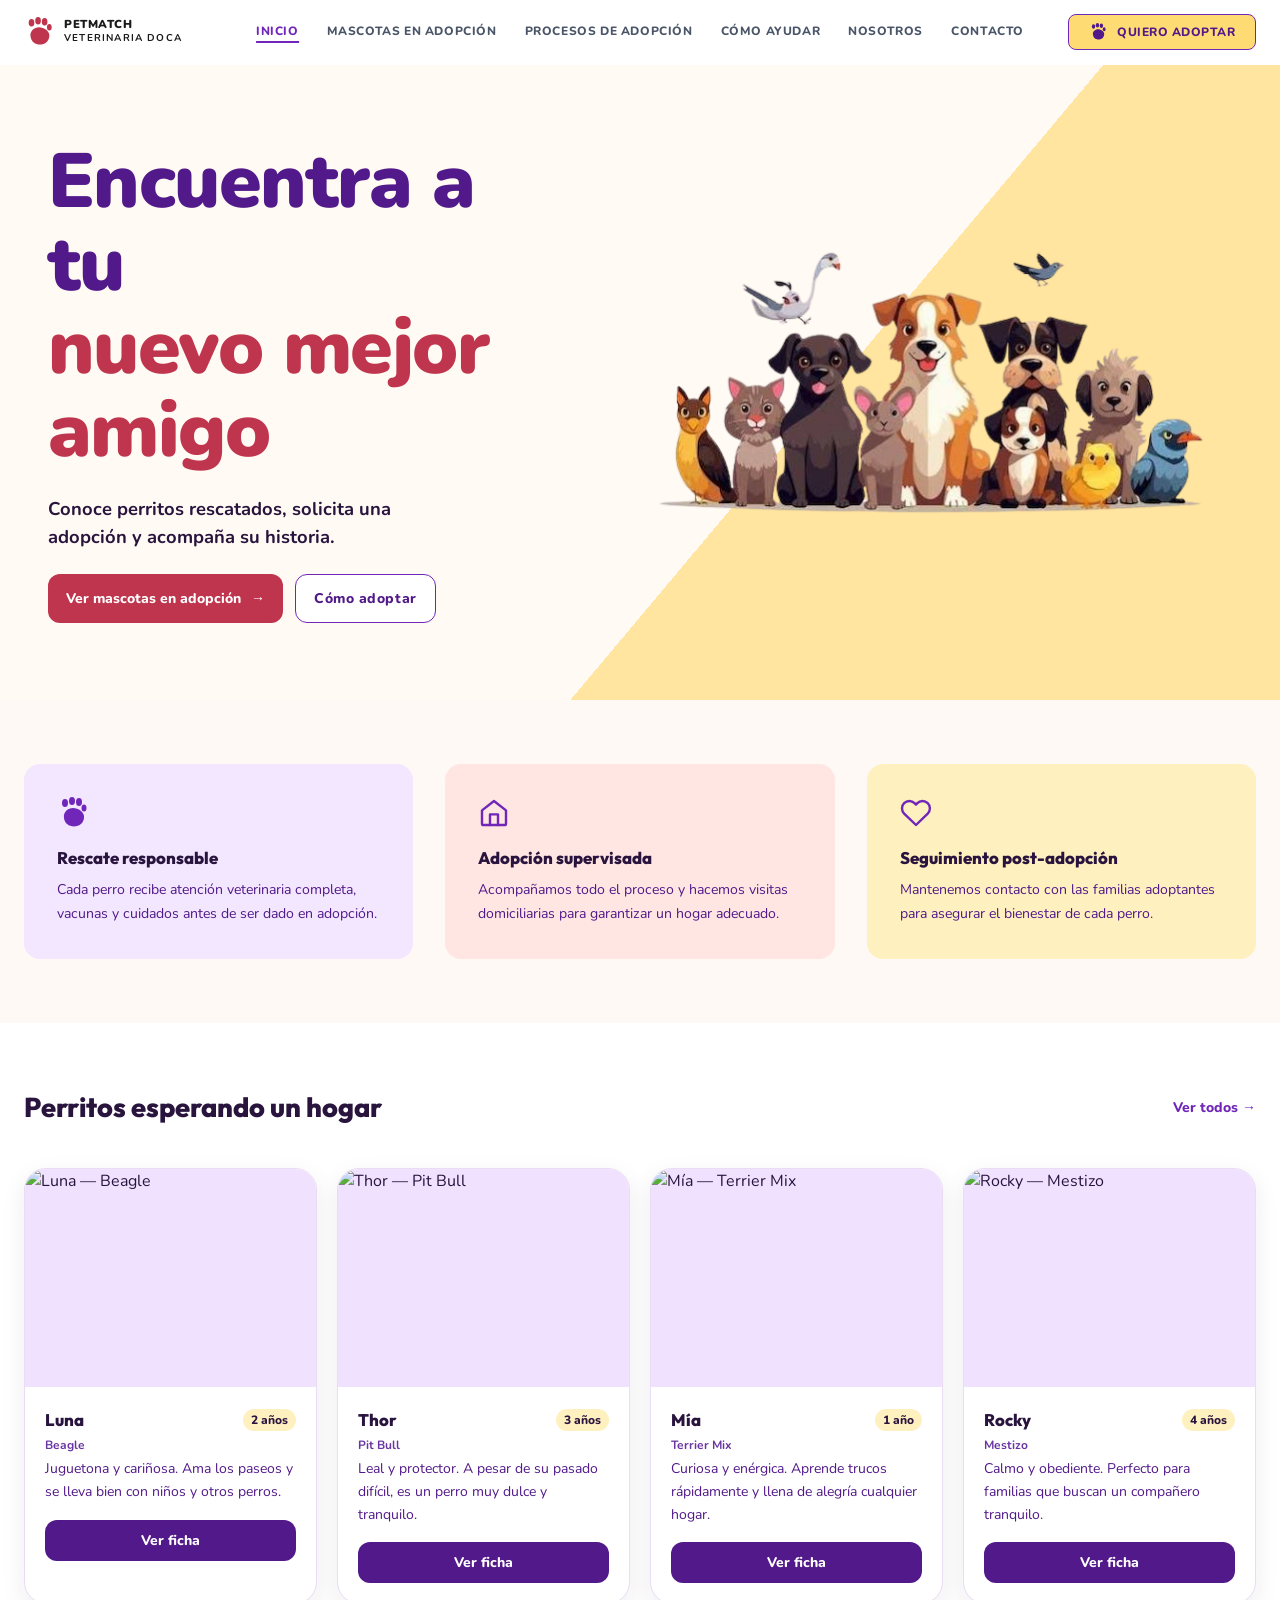
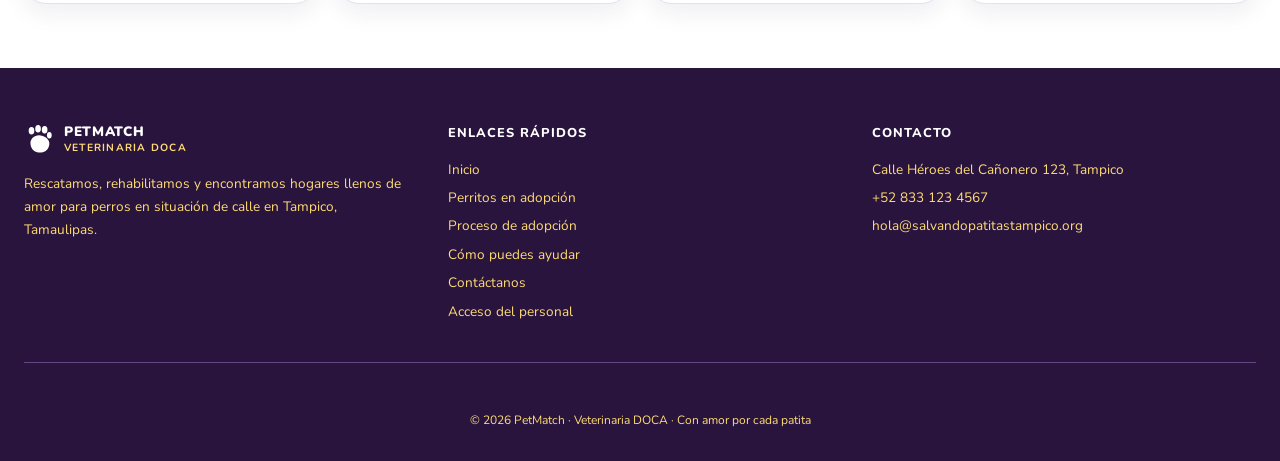
==== commit 1f391c05: "actualizacion 2" ====
--- a/index.html
+++ b/index.html
@@ -12,7 +12,7 @@
       <div class="container header-inner">
         <a class="brand" href="index.html" aria-label="PetMatch · Veterinaria DOCA, inicio"><svg class="icon" viewBox="0 0 64 64" fill="currentColor" aria-hidden="true"><ellipse cx="16" cy="12" rx="6" ry="8"></ellipse><ellipse cx="30" cy="8" rx="6" ry="8"></ellipse><ellipse cx="44" cy="10" rx="6" ry="8"></ellipse><ellipse cx="54" cy="22" rx="5" ry="7"></ellipse><path d="M32 22c-10 0-20 8-18 20 1 8 6 14 14 16 4 1 8 1 12 0 8-2 13-8 14-16 2-12-12-20-22-20z"></path></svg><span><span class="brand-name">PETMATCH</span><span class="brand-location">VETERINARIA DOCA</span></span></a>
         <nav class="desktop-nav" aria-label="Navegación principal"><a href="index.html" aria-current="page">INICIO</a>
-<a href="adopcion.html">PERRITOS EN ADOPCIÓN</a>
+<a href="adopcion.html">MASCOTAS EN ADOPCIÓN</a>
 <a href="proceso.html">PROCESOS DE ADOPCIÓN</a>
 <a href="ayudar.html">CÓMO AYUDAR</a>
 <a href="index.html">NOSOTROS</a>
@@ -24,7 +24,7 @@
       </div>
 
     <details class="delivery-menu"><summary>Menú</summary><nav id="mobile-nav" class="mobile-nav" aria-label="Navegación móvil"><a href="index.html" aria-current="page">INICIO</a>
-<a href="adopcion.html">PERRITOS EN ADOPCIÓN</a>
+<a href="adopcion.html">MASCOTAS EN ADOPCIÓN</a>
 <a href="proceso.html">PROCESOS DE ADOPCIÓN</a>
 <a href="ayudar.html">CÓMO AYUDAR</a>
 <a href="index.html">NOSOTROS</a>
